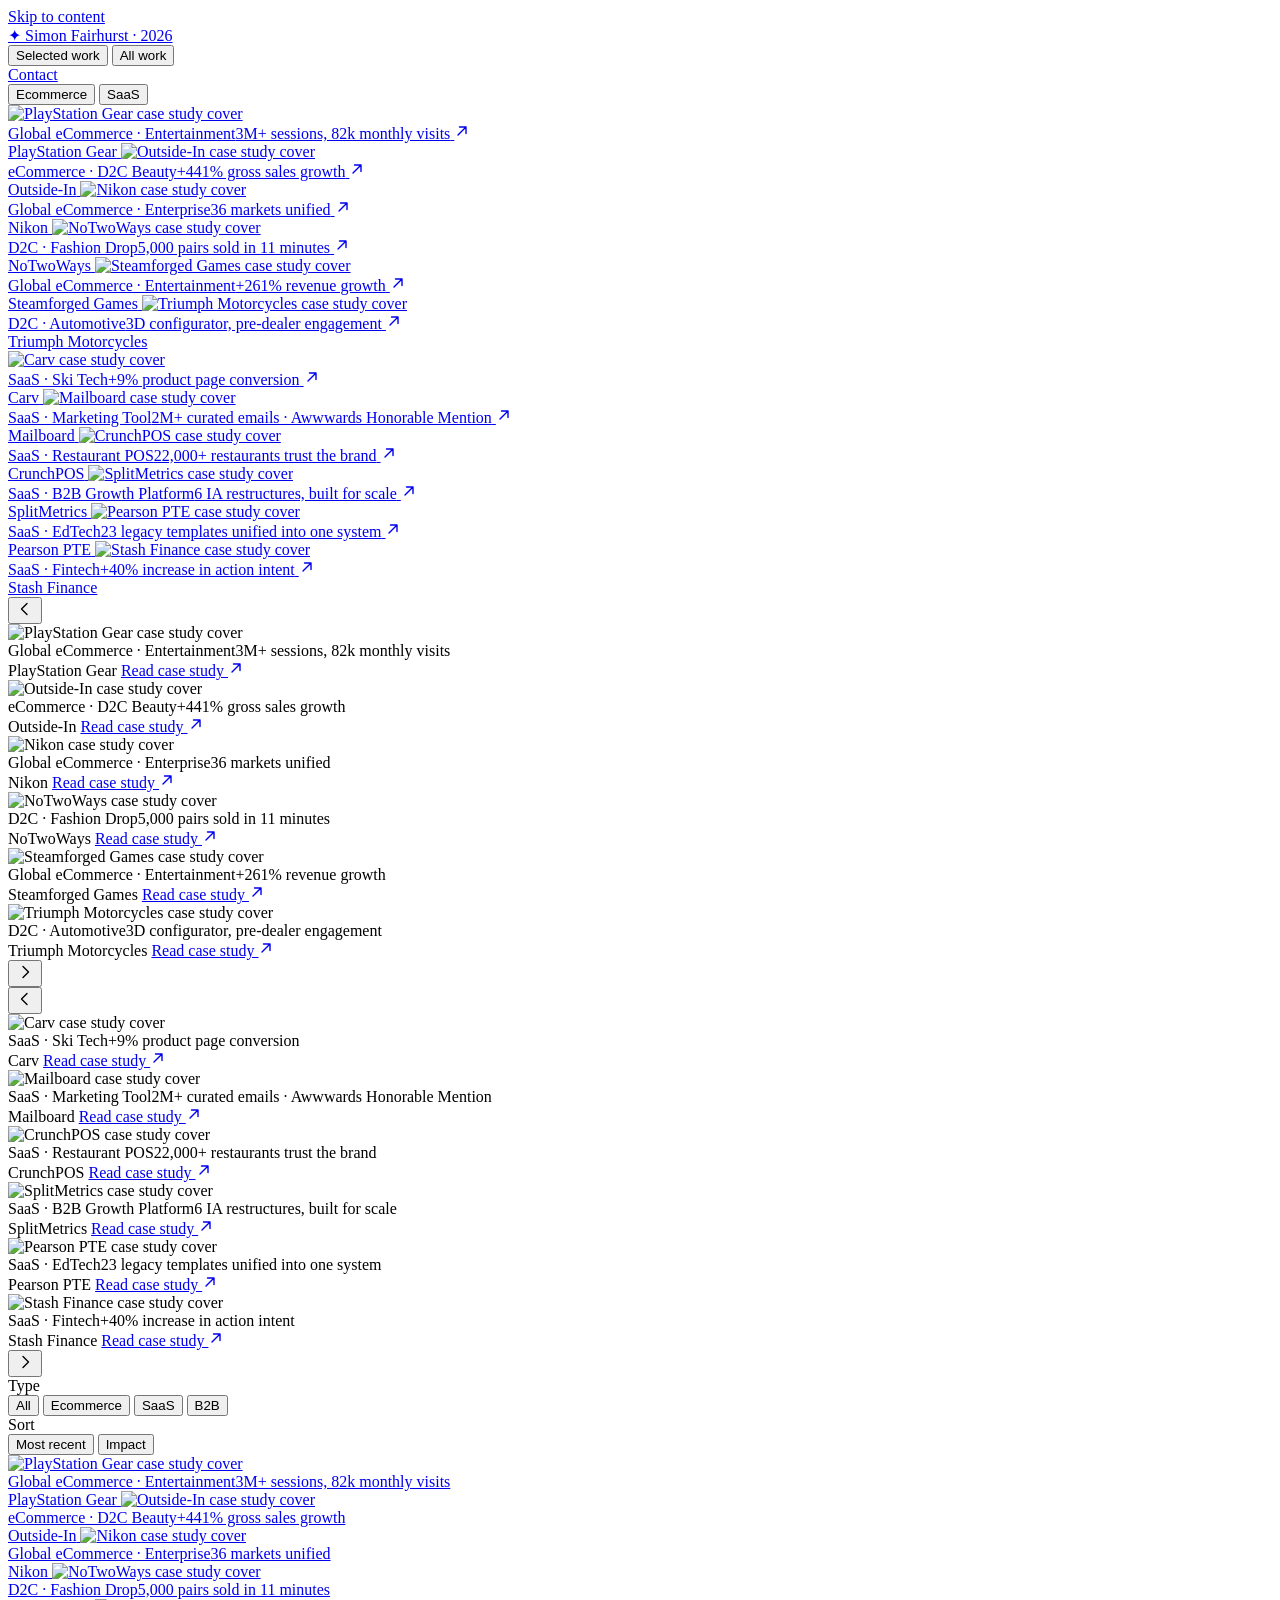
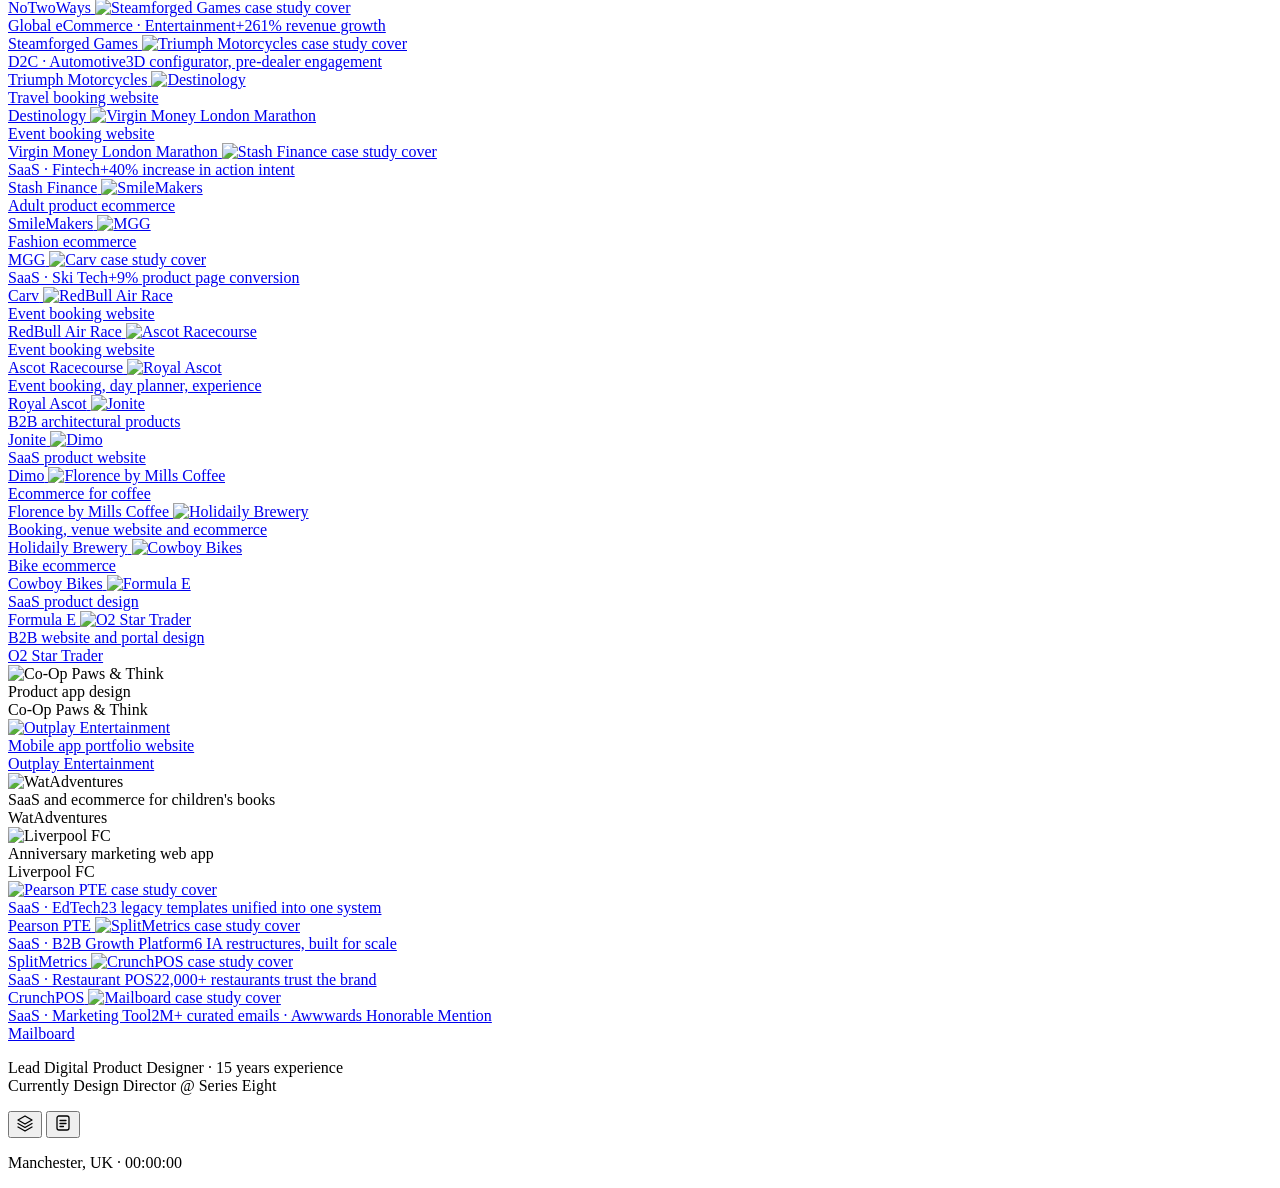
==== index.html @ 1dac3d95 "Add files via upload" ====
<!DOCTYPE html>
<html lang="en">
<head>
  <meta charset="UTF-8">
  <meta name="viewport" content="width=device-width, initial-scale=1.0">
  <title>Simon Fairhurst · Design Director</title>

  <!-- Meta & SEO -->
  <meta name="description" content="Portfolio of Simon Fairhurst — Design Director, 15 years of experience across product design, UX strategy and design systems for PlayStation, Nikon, Triumph and more.">

  <!-- Open Graph -->
  <meta property="og:title" content="Simon Fairhurst · Design Director">
  <meta property="og:description" content="Portfolio of Simon Fairhurst — Design Director, 15 years of experience across product design, UX strategy and design systems for PlayStation, Nikon, Triumph and more.">
  <meta property="og:image" content="TODO: URL to social share image (1200x630px recommended)">
  <meta property="og:url" content="TODO: live page URL">
  <meta property="og:type" content="website">

  <!-- Favicon -->
  <link rel="icon" type="image/png" href="TODO: favicon.png">

  <link rel="stylesheet" href="css/style.css">
</head>
<body>
  <a class="skip-link" href="#main">Skip to content</a>
    <header class="topbar">
    <div class="topbar__left">
      <a class="topbar__brand" href="index.html"><span class="spark">✦</span> Simon Fairhurst · 2026</a>
    </div>
    <div class="topbar__center">
      <nav class="topbar__nav" aria-label="Home sections">
        <button type="button" data-home-nav="selected" aria-current="true">Selected work</button>
        <button type="button" data-home-nav="all">All work</button>
      </nav>
    </div>
    <div class="topbar__right">
      <a class="topbar__contact" href="mailto:simon.d.fairhurst@gmail.com">Contact</a>
    </div>
  </header>

  <nav class="subnav" aria-label="Selected work category" data-view-only="selected">
    <button type="button" data-subnav="ecommerce" aria-current="true">Ecommerce</button>
    <button type="button" data-subnav="saas" aria-current="false">SaaS</button>
  </nav>
  <div class="nav-keyline" aria-hidden="true"></div>

  <main id="main">
    <section class="view" data-view="selected" data-active="true" aria-label="Selected work">
    <div class="stacked-stage" data-display="stacked" data-category-group="ecommerce">
      <div class="stacked-stack" style="--fan-half-x:325.0px; --fan-half-y:100.0px;">
      <a class="card stacked-card is-front" href="case-studies/playstation-gear.html" style="--tx:0px; --ty:0px; --z:6; ">
        <img class="card__media" src="assets/cards/playstation-gear.jpg" alt="PlayStation Gear case study cover" loading="lazy">
        <div class="card__overlay-top">
          <span class="card__tag"><span>Global eCommerce · Entertainment</span><span>3M+ sessions, 82k monthly visits</span></span>
          <span class="card__arrow"><svg width="16" height="16" viewBox="0 0 16 16" fill="none" xmlns="http://www.w3.org/2000/svg" aria-hidden="true"><path d="M4 12L12 4M12 4H5.5M12 4V10.5" stroke="currentColor" stroke-width="1.4" stroke-linecap="round" stroke-linejoin="round"/></svg></span>
        </div>
        <span class="card__name">PlayStation Gear</span>
      </a>
      <a class="card stacked-card" href="case-studies/outside-in.html" style="--tx:130px; --ty:40px; --z:5; --card-fg:#161616;">
        <img class="card__media" src="assets/cards/outside-in.jpg" alt="Outside-In case study cover" loading="lazy">
        <div class="card__overlay-top">
          <span class="card__tag"><span>eCommerce · D2C Beauty</span><span>+441% gross sales growth</span></span>
          <span class="card__arrow"><svg width="16" height="16" viewBox="0 0 16 16" fill="none" xmlns="http://www.w3.org/2000/svg" aria-hidden="true"><path d="M4 12L12 4M12 4H5.5M12 4V10.5" stroke="currentColor" stroke-width="1.4" stroke-linecap="round" stroke-linejoin="round"/></svg></span>
        </div>
        <span class="card__name">Outside-In</span>
      </a>
      <a class="card stacked-card" href="case-studies/nikon.html" style="--tx:260px; --ty:80px; --z:4; ">
        <img class="card__media" src="assets/cards/nikon.jpg" alt="Nikon case study cover" loading="lazy">
        <div class="card__overlay-top">
          <span class="card__tag"><span>Global eCommerce · Enterprise</span><span>36 markets unified</span></span>
          <span class="card__arrow"><svg width="16" height="16" viewBox="0 0 16 16" fill="none" xmlns="http://www.w3.org/2000/svg" aria-hidden="true"><path d="M4 12L12 4M12 4H5.5M12 4V10.5" stroke="currentColor" stroke-width="1.4" stroke-linecap="round" stroke-linejoin="round"/></svg></span>
        </div>
        <span class="card__name">Nikon</span>
      </a>
      <a class="card stacked-card" href="case-studies/notwoways.html" style="--tx:390px; --ty:120px; --z:3; ">
        <img class="card__media" src="assets/cards/notwoways.jpg" alt="NoTwoWays case study cover" loading="lazy">
        <div class="card__overlay-top">
          <span class="card__tag"><span>D2C · Fashion Drop</span><span>5,000 pairs sold in 11 minutes</span></span>
          <span class="card__arrow"><svg width="16" height="16" viewBox="0 0 16 16" fill="none" xmlns="http://www.w3.org/2000/svg" aria-hidden="true"><path d="M4 12L12 4M12 4H5.5M12 4V10.5" stroke="currentColor" stroke-width="1.4" stroke-linecap="round" stroke-linejoin="round"/></svg></span>
        </div>
        <span class="card__name">NoTwoWays</span>
      </a>
      <a class="card stacked-card" href="case-studies/steamforged-games.html" style="--tx:520px; --ty:160px; --z:2; ">
        <img class="card__media" src="assets/cards/steamforged-games.jpg" alt="Steamforged Games case study cover" loading="lazy">
        <div class="card__overlay-top">
          <span class="card__tag"><span>Global eCommerce · Entertainment</span><span>+261% revenue growth</span></span>
          <span class="card__arrow"><svg width="16" height="16" viewBox="0 0 16 16" fill="none" xmlns="http://www.w3.org/2000/svg" aria-hidden="true"><path d="M4 12L12 4M12 4H5.5M12 4V10.5" stroke="currentColor" stroke-width="1.4" stroke-linecap="round" stroke-linejoin="round"/></svg></span>
        </div>
        <span class="card__name">Steamforged Games</span>
      </a>
      <a class="card stacked-card" href="case-studies/triumph-motorcycles.html" style="--tx:650px; --ty:200px; --z:1; ">
        <img class="card__media" src="assets/cards/triumph-motorcycles.jpg" alt="Triumph Motorcycles case study cover" loading="lazy">
        <div class="card__overlay-top">
          <span class="card__tag"><span>D2C · Automotive</span><span>3D configurator, pre-dealer engagement</span></span>
          <span class="card__arrow"><svg width="16" height="16" viewBox="0 0 16 16" fill="none" xmlns="http://www.w3.org/2000/svg" aria-hidden="true"><path d="M4 12L12 4M12 4H5.5M12 4V10.5" stroke="currentColor" stroke-width="1.4" stroke-linecap="round" stroke-linejoin="round"/></svg></span>
        </div>
        <span class="card__name">Triumph Motorcycles</span>
      </a>
      </div>
    </div>
    <div class="stacked-stage" data-display="stacked" data-category-group="saas">
      <div class="stacked-stack" style="--fan-half-x:325.0px; --fan-half-y:100.0px;">
      <a class="card stacked-card is-front" href="case-studies/carv.html" style="--tx:0px; --ty:0px; --z:6; --card-fg:#161616;">
        <img class="card__media" src="assets/cards/carv.jpg" alt="Carv case study cover" loading="lazy">
        <div class="card__overlay-top">
          <span class="card__tag"><span>SaaS · Ski Tech</span><span>+9% product page conversion</span></span>
          <span class="card__arrow"><svg width="16" height="16" viewBox="0 0 16 16" fill="none" xmlns="http://www.w3.org/2000/svg" aria-hidden="true"><path d="M4 12L12 4M12 4H5.5M12 4V10.5" stroke="currentColor" stroke-width="1.4" stroke-linecap="round" stroke-linejoin="round"/></svg></span>
        </div>
        <span class="card__name">Carv</span>
      </a>
      <a class="card stacked-card" href="case-studies/mailboard.html" style="--tx:130px; --ty:40px; --z:5; --card-fg:#161616;">
        <img class="card__media" src="assets/cards/mailboard.jpg" alt="Mailboard case study cover" loading="lazy">
        <div class="card__overlay-top">
          <span class="card__tag"><span>SaaS · Marketing Tool</span><span>2M+ curated emails · Awwwards Honorable Mention</span></span>
          <span class="card__arrow"><svg width="16" height="16" viewBox="0 0 16 16" fill="none" xmlns="http://www.w3.org/2000/svg" aria-hidden="true"><path d="M4 12L12 4M12 4H5.5M12 4V10.5" stroke="currentColor" stroke-width="1.4" stroke-linecap="round" stroke-linejoin="round"/></svg></span>
        </div>
        <span class="card__name">Mailboard</span>
      </a>
      <a class="card stacked-card" href="case-studies/crunchpos.html" style="--tx:260px; --ty:80px; --z:4; ">
        <img class="card__media" src="assets/cards/crunchpos.jpg" alt="CrunchPOS case study cover" loading="lazy">
        <div class="card__overlay-top">
          <span class="card__tag"><span>SaaS · Restaurant POS</span><span>22,000+ restaurants trust the brand</span></span>
          <span class="card__arrow"><svg width="16" height="16" viewBox="0 0 16 16" fill="none" xmlns="http://www.w3.org/2000/svg" aria-hidden="true"><path d="M4 12L12 4M12 4H5.5M12 4V10.5" stroke="currentColor" stroke-width="1.4" stroke-linecap="round" stroke-linejoin="round"/></svg></span>
        </div>
        <span class="card__name">CrunchPOS</span>
      </a>
      <a class="card stacked-card" href="case-studies/splitmetrics.html" style="--tx:390px; --ty:120px; --z:3; ">
        <img class="card__media" src="assets/cards/splitmetrics.jpg" alt="SplitMetrics case study cover" loading="lazy">
        <div class="card__overlay-top">
          <span class="card__tag"><span>SaaS · B2B Growth Platform</span><span>6 IA restructures, built for scale</span></span>
          <span class="card__arrow"><svg width="16" height="16" viewBox="0 0 16 16" fill="none" xmlns="http://www.w3.org/2000/svg" aria-hidden="true"><path d="M4 12L12 4M12 4H5.5M12 4V10.5" stroke="currentColor" stroke-width="1.4" stroke-linecap="round" stroke-linejoin="round"/></svg></span>
        </div>
        <span class="card__name">SplitMetrics</span>
      </a>
      <a class="card stacked-card" href="case-studies/pearson-pte.html" style="--tx:520px; --ty:160px; --z:2; ">
        <img class="card__media" src="assets/cards/pearson-pte.jpg" alt="Pearson PTE case study cover" loading="lazy">
        <div class="card__overlay-top">
          <span class="card__tag"><span>SaaS · EdTech</span><span>23 legacy templates unified into one system</span></span>
          <span class="card__arrow"><svg width="16" height="16" viewBox="0 0 16 16" fill="none" xmlns="http://www.w3.org/2000/svg" aria-hidden="true"><path d="M4 12L12 4M12 4H5.5M12 4V10.5" stroke="currentColor" stroke-width="1.4" stroke-linecap="round" stroke-linejoin="round"/></svg></span>
        </div>
        <span class="card__name">Pearson PTE</span>
      </a>
      <a class="card stacked-card" href="case-studies/stash-finance.html" style="--tx:650px; --ty:200px; --z:1; ">
        <img class="card__media" src="assets/cards/stash-finance.jpg" alt="Stash Finance case study cover" loading="lazy">
        <div class="card__overlay-top">
          <span class="card__tag"><span>SaaS · Fintech</span><span>+40% increase in action intent</span></span>
          <span class="card__arrow"><svg width="16" height="16" viewBox="0 0 16 16" fill="none" xmlns="http://www.w3.org/2000/svg" aria-hidden="true"><path d="M4 12L12 4M12 4H5.5M12 4V10.5" stroke="currentColor" stroke-width="1.4" stroke-linecap="round" stroke-linejoin="round"/></svg></span>
        </div>
        <span class="card__name">Stash Finance</span>
      </a>
      </div>
    </div>
    <div class="swipe-stage" data-display="swipe" data-category-group="ecommerce">
      <button type="button" class="swipe-chevron swipe-chevron--prev" aria-label="Previous project"><svg width="18" height="18" viewBox="0 0 18 18" fill="none" xmlns="http://www.w3.org/2000/svg" aria-hidden="true"><path d="M11 3.5L5.5 9L11 14.5" stroke="currentColor" stroke-width="1.4" stroke-linecap="round" stroke-linejoin="round"/></svg></button>
      <div class="swipe-deck" data-swipe-group>
        <div class="swipe-card-wrap" style="">
          <img class="card swipe-card" src="assets/cards/playstation-gear.jpg" alt="PlayStation Gear case study cover" loading="lazy">
          <div class="card__overlay-top">
            <span class="card__tag"><span>Global eCommerce · Entertainment</span><span>3M+ sessions, 82k monthly visits</span></span>
          </div>
          <span class="card__name">PlayStation Gear</span>
          <a class="swipe-cta" href="case-studies/playstation-gear.html">Read case study <svg width="16" height="16" viewBox="0 0 16 16" fill="none" xmlns="http://www.w3.org/2000/svg" aria-hidden="true"><path d="M4 12L12 4M12 4H5.5M12 4V10.5" stroke="currentColor" stroke-width="1.4" stroke-linecap="round" stroke-linejoin="round"/></svg></a>
        </div>
        <div class="swipe-card-wrap" style="--card-fg:#161616;">
          <img class="card swipe-card" src="assets/cards/outside-in.jpg" alt="Outside-In case study cover" loading="lazy">
          <div class="card__overlay-top">
            <span class="card__tag"><span>eCommerce · D2C Beauty</span><span>+441% gross sales growth</span></span>
          </div>
          <span class="card__name">Outside-In</span>
          <a class="swipe-cta" href="case-studies/outside-in.html">Read case study <svg width="16" height="16" viewBox="0 0 16 16" fill="none" xmlns="http://www.w3.org/2000/svg" aria-hidden="true"><path d="M4 12L12 4M12 4H5.5M12 4V10.5" stroke="currentColor" stroke-width="1.4" stroke-linecap="round" stroke-linejoin="round"/></svg></a>
        </div>
        <div class="swipe-card-wrap" style="">
          <img class="card swipe-card" src="assets/cards/nikon.jpg" alt="Nikon case study cover" loading="lazy">
          <div class="card__overlay-top">
            <span class="card__tag"><span>Global eCommerce · Enterprise</span><span>36 markets unified</span></span>
          </div>
          <span class="card__name">Nikon</span>
          <a class="swipe-cta" href="case-studies/nikon.html">Read case study <svg width="16" height="16" viewBox="0 0 16 16" fill="none" xmlns="http://www.w3.org/2000/svg" aria-hidden="true"><path d="M4 12L12 4M12 4H5.5M12 4V10.5" stroke="currentColor" stroke-width="1.4" stroke-linecap="round" stroke-linejoin="round"/></svg></a>
        </div>
        <div class="swipe-card-wrap" style="">
          <img class="card swipe-card" src="assets/cards/notwoways.jpg" alt="NoTwoWays case study cover" loading="lazy">
          <div class="card__overlay-top">
            <span class="card__tag"><span>D2C · Fashion Drop</span><span>5,000 pairs sold in 11 minutes</span></span>
          </div>
          <span class="card__name">NoTwoWays</span>
          <a class="swipe-cta" href="case-studies/notwoways.html">Read case study <svg width="16" height="16" viewBox="0 0 16 16" fill="none" xmlns="http://www.w3.org/2000/svg" aria-hidden="true"><path d="M4 12L12 4M12 4H5.5M12 4V10.5" stroke="currentColor" stroke-width="1.4" stroke-linecap="round" stroke-linejoin="round"/></svg></a>
        </div>
        <div class="swipe-card-wrap" style="">
          <img class="card swipe-card" src="assets/cards/steamforged-games.jpg" alt="Steamforged Games case study cover" loading="lazy">
          <div class="card__overlay-top">
            <span class="card__tag"><span>Global eCommerce · Entertainment</span><span>+261% revenue growth</span></span>
          </div>
          <span class="card__name">Steamforged Games</span>
          <a class="swipe-cta" href="case-studies/steamforged-games.html">Read case study <svg width="16" height="16" viewBox="0 0 16 16" fill="none" xmlns="http://www.w3.org/2000/svg" aria-hidden="true"><path d="M4 12L12 4M12 4H5.5M12 4V10.5" stroke="currentColor" stroke-width="1.4" stroke-linecap="round" stroke-linejoin="round"/></svg></a>
        </div>
        <div class="swipe-card-wrap" style="">
          <img class="card swipe-card" src="assets/cards/triumph-motorcycles.jpg" alt="Triumph Motorcycles case study cover" loading="lazy">
          <div class="card__overlay-top">
            <span class="card__tag"><span>D2C · Automotive</span><span>3D configurator, pre-dealer engagement</span></span>
          </div>
          <span class="card__name">Triumph Motorcycles</span>
          <a class="swipe-cta" href="case-studies/triumph-motorcycles.html">Read case study <svg width="16" height="16" viewBox="0 0 16 16" fill="none" xmlns="http://www.w3.org/2000/svg" aria-hidden="true"><path d="M4 12L12 4M12 4H5.5M12 4V10.5" stroke="currentColor" stroke-width="1.4" stroke-linecap="round" stroke-linejoin="round"/></svg></a>
        </div>
      </div>
      <button type="button" class="swipe-chevron swipe-chevron--next" aria-label="Next project"><svg width="18" height="18" viewBox="0 0 18 18" fill="none" xmlns="http://www.w3.org/2000/svg" aria-hidden="true"><path d="M7 3.5L12.5 9L7 14.5" stroke="currentColor" stroke-width="1.4" stroke-linecap="round" stroke-linejoin="round"/></svg></button>
    </div>
    <div class="swipe-stage" data-display="swipe" data-category-group="saas">
      <button type="button" class="swipe-chevron swipe-chevron--prev" aria-label="Previous project"><svg width="18" height="18" viewBox="0 0 18 18" fill="none" xmlns="http://www.w3.org/2000/svg" aria-hidden="true"><path d="M11 3.5L5.5 9L11 14.5" stroke="currentColor" stroke-width="1.4" stroke-linecap="round" stroke-linejoin="round"/></svg></button>
      <div class="swipe-deck" data-swipe-group>
        <div class="swipe-card-wrap" style="--card-fg:#161616;">
          <img class="card swipe-card" src="assets/cards/carv.jpg" alt="Carv case study cover" loading="lazy">
          <div class="card__overlay-top">
            <span class="card__tag"><span>SaaS · Ski Tech</span><span>+9% product page conversion</span></span>
          </div>
          <span class="card__name">Carv</span>
          <a class="swipe-cta" href="case-studies/carv.html">Read case study <svg width="16" height="16" viewBox="0 0 16 16" fill="none" xmlns="http://www.w3.org/2000/svg" aria-hidden="true"><path d="M4 12L12 4M12 4H5.5M12 4V10.5" stroke="currentColor" stroke-width="1.4" stroke-linecap="round" stroke-linejoin="round"/></svg></a>
        </div>
        <div class="swipe-card-wrap" style="--card-fg:#161616;">
          <img class="card swipe-card" src="assets/cards/mailboard.jpg" alt="Mailboard case study cover" loading="lazy">
          <div class="card__overlay-top">
            <span class="card__tag"><span>SaaS · Marketing Tool</span><span>2M+ curated emails · Awwwards Honorable Mention</span></span>
          </div>
          <span class="card__name">Mailboard</span>
          <a class="swipe-cta" href="case-studies/mailboard.html">Read case study <svg width="16" height="16" viewBox="0 0 16 16" fill="none" xmlns="http://www.w3.org/2000/svg" aria-hidden="true"><path d="M4 12L12 4M12 4H5.5M12 4V10.5" stroke="currentColor" stroke-width="1.4" stroke-linecap="round" stroke-linejoin="round"/></svg></a>
        </div>
        <div class="swipe-card-wrap" style="">
          <img class="card swipe-card" src="assets/cards/crunchpos.jpg" alt="CrunchPOS case study cover" loading="lazy">
          <div class="card__overlay-top">
            <span class="card__tag"><span>SaaS · Restaurant POS</span><span>22,000+ restaurants trust the brand</span></span>
          </div>
          <span class="card__name">CrunchPOS</span>
          <a class="swipe-cta" href="case-studies/crunchpos.html">Read case study <svg width="16" height="16" viewBox="0 0 16 16" fill="none" xmlns="http://www.w3.org/2000/svg" aria-hidden="true"><path d="M4 12L12 4M12 4H5.5M12 4V10.5" stroke="currentColor" stroke-width="1.4" stroke-linecap="round" stroke-linejoin="round"/></svg></a>
        </div>
        <div class="swipe-card-wrap" style="">
          <img class="card swipe-card" src="assets/cards/splitmetrics.jpg" alt="SplitMetrics case study cover" loading="lazy">
          <div class="card__overlay-top">
            <span class="card__tag"><span>SaaS · B2B Growth Platform</span><span>6 IA restructures, built for scale</span></span>
          </div>
          <span class="card__name">SplitMetrics</span>
          <a class="swipe-cta" href="case-studies/splitmetrics.html">Read case study <svg width="16" height="16" viewBox="0 0 16 16" fill="none" xmlns="http://www.w3.org/2000/svg" aria-hidden="true"><path d="M4 12L12 4M12 4H5.5M12 4V10.5" stroke="currentColor" stroke-width="1.4" stroke-linecap="round" stroke-linejoin="round"/></svg></a>
        </div>
        <div class="swipe-card-wrap" style="">
          <img class="card swipe-card" src="assets/cards/pearson-pte.jpg" alt="Pearson PTE case study cover" loading="lazy">
          <div class="card__overlay-top">
            <span class="card__tag"><span>SaaS · EdTech</span><span>23 legacy templates unified into one system</span></span>
          </div>
          <span class="card__name">Pearson PTE</span>
          <a class="swipe-cta" href="case-studies/pearson-pte.html">Read case study <svg width="16" height="16" viewBox="0 0 16 16" fill="none" xmlns="http://www.w3.org/2000/svg" aria-hidden="true"><path d="M4 12L12 4M12 4H5.5M12 4V10.5" stroke="currentColor" stroke-width="1.4" stroke-linecap="round" stroke-linejoin="round"/></svg></a>
        </div>
        <div class="swipe-card-wrap" style="">
          <img class="card swipe-card" src="assets/cards/stash-finance.jpg" alt="Stash Finance case study cover" loading="lazy">
          <div class="card__overlay-top">
            <span class="card__tag"><span>SaaS · Fintech</span><span>+40% increase in action intent</span></span>
          </div>
          <span class="card__name">Stash Finance</span>
          <a class="swipe-cta" href="case-studies/stash-finance.html">Read case study <svg width="16" height="16" viewBox="0 0 16 16" fill="none" xmlns="http://www.w3.org/2000/svg" aria-hidden="true"><path d="M4 12L12 4M12 4H5.5M12 4V10.5" stroke="currentColor" stroke-width="1.4" stroke-linecap="round" stroke-linejoin="round"/></svg></a>
        </div>
      </div>
      <button type="button" class="swipe-chevron swipe-chevron--next" aria-label="Next project"><svg width="18" height="18" viewBox="0 0 18 18" fill="none" xmlns="http://www.w3.org/2000/svg" aria-hidden="true"><path d="M7 3.5L12.5 9L7 14.5" stroke="currentColor" stroke-width="1.4" stroke-linecap="round" stroke-linejoin="round"/></svg></button>
    </div>
    </section>

    <section class="view" data-view="all" data-active="false" aria-label="All work">
      <div class="allwork">
        <div class="allwork__controls">
          <div class="filterrow">
            <span class="filterrow__label">Type</span>
            <div class="filterrow__options" role="group" aria-label="Filter by type">
              <button type="button" data-filter="all" aria-pressed="true">All</button>
              <button type="button" data-filter="ecommerce" aria-pressed="false">Ecommerce</button>
              <button type="button" data-filter="saas" aria-pressed="false">SaaS</button>
              <button type="button" data-filter="b2b" aria-pressed="false">B2B</button>
            </div>
          </div>
          <div class="filterrow">
            <span class="filterrow__label">Sort</span>
            <div class="filterrow__options" role="group" aria-label="Sort order">
              <button type="button" data-sort="recent" aria-pressed="true">Most recent</button>
              <button type="button" data-sort="impact" aria-pressed="false">Impact</button>
            </div>
          </div>
        </div>
        <div class="allwork__grid">
    <a class="card gridcard" href="case-studies/playstation-gear.html" data-project-type="ecommerce" style="">
      <img class="card__media" src="assets/cards/playstation-gear.jpg" alt="PlayStation Gear case study cover" loading="lazy">
      <div class="card__overlay-top">
        <span class="card__tag"><span>Global eCommerce · Entertainment</span><span>3M+ sessions, 82k monthly visits</span></span>
      </div>
      <span class="card__name">PlayStation Gear</span>
    </a>
    <a class="card gridcard" href="case-studies/outside-in.html" data-project-type="ecommerce" style="--card-fg:#161616;">
      <img class="card__media" src="assets/cards/outside-in.jpg" alt="Outside-In case study cover" loading="lazy">
      <div class="card__overlay-top">
        <span class="card__tag"><span>eCommerce · D2C Beauty</span><span>+441% gross sales growth</span></span>
      </div>
      <span class="card__name">Outside-In</span>
    </a>
    <a class="card gridcard" href="case-studies/nikon.html" data-project-type="ecommerce" style="">
      <img class="card__media" src="assets/cards/nikon.jpg" alt="Nikon case study cover" loading="lazy">
      <div class="card__overlay-top">
        <span class="card__tag"><span>Global eCommerce · Enterprise</span><span>36 markets unified</span></span>
      </div>
      <span class="card__name">Nikon</span>
    </a>
    <a class="card gridcard" href="case-studies/notwoways.html" data-project-type="ecommerce" style="">
      <img class="card__media" src="assets/cards/notwoways.jpg" alt="NoTwoWays case study cover" loading="lazy">
      <div class="card__overlay-top">
        <span class="card__tag"><span>D2C · Fashion Drop</span><span>5,000 pairs sold in 11 minutes</span></span>
      </div>
      <span class="card__name">NoTwoWays</span>
    </a>
    <a class="card gridcard" href="case-studies/steamforged-games.html" data-project-type="ecommerce" style="">
      <img class="card__media" src="assets/cards/steamforged-games.jpg" alt="Steamforged Games case study cover" loading="lazy">
      <div class="card__overlay-top">
        <span class="card__tag"><span>Global eCommerce · Entertainment</span><span>+261% revenue growth</span></span>
      </div>
      <span class="card__name">Steamforged Games</span>
    </a>
    <a class="card gridcard" href="case-studies/triumph-motorcycles.html" data-project-type="ecommerce" style="">
      <img class="card__media" src="assets/cards/triumph-motorcycles.jpg" alt="Triumph Motorcycles case study cover" loading="lazy">
      <div class="card__overlay-top">
        <span class="card__tag"><span>D2C · Automotive</span><span>3D configurator, pre-dealer engagement</span></span>
      </div>
      <span class="card__name">Triumph Motorcycles</span>
    </a>
    <a class="card gridcard gridcard--placeholder" href="https://www.destinology.co.uk/" target="_blank" rel="noopener" data-project-type="ecommerce" title="Case study coming soon — links to the live site for now">
      <img class="card__media" src="assets/cards/destinology-travel.jpg" alt="Destinology" loading="lazy">
      <div class="card__overlay-top">
        <span class="card__tag"><span>Travel booking website</span></span>
      </div>
      <span class="card__name">Destinology</span>
    </a>
    <a class="card gridcard gridcard--placeholder" href="https://www.londonmarathonevents.co.uk/" target="_blank" rel="noopener" data-project-type="ecommerce" title="Case study coming soon — links to the live site for now">
      <img class="card__media" src="assets/cards/virgin-money-marathon.jpg" alt="Virgin Money London Marathon" loading="lazy">
      <div class="card__overlay-top">
        <span class="card__tag"><span>Event booking website</span></span>
      </div>
      <span class="card__name">Virgin Money London Marathon</span>
    </a>
    <a class="card gridcard" href="case-studies/stash-finance.html" data-project-type="saas" style="">
      <img class="card__media" src="assets/cards/stash-finance.jpg" alt="Stash Finance case study cover" loading="lazy">
      <div class="card__overlay-top">
        <span class="card__tag"><span>SaaS · Fintech</span><span>+40% increase in action intent</span></span>
      </div>
      <span class="card__name">Stash Finance</span>
    </a>
    <a class="card gridcard gridcard--placeholder" href="https://smilemakerscollection.com/" target="_blank" rel="noopener" data-project-type="ecommerce" title="Case study coming soon — links to the live site for now">
      <img class="card__media" src="assets/cards/smilemakers.jpg" alt="SmileMakers" loading="lazy">
      <div class="card__overlay-top">
        <span class="card__tag"><span>Adult product ecommerce</span></span>
      </div>
      <span class="card__name">SmileMakers</span>
    </a>
    <a class="card gridcard gridcard--placeholder" href="https://mgg.ski/" target="_blank" rel="noopener" data-project-type="ecommerce" title="Case study coming soon — links to the live site for now">
      <img class="card__media" src="assets/cards/mgg.jpg" alt="MGG" loading="lazy">
      <div class="card__overlay-top">
        <span class="card__tag"><span>Fashion ecommerce</span></span>
      </div>
      <span class="card__name">MGG</span>
    </a>
    <a class="card gridcard" href="case-studies/carv.html" data-project-type="saas" style="--card-fg:#161616;">
      <img class="card__media" src="assets/cards/carv.jpg" alt="Carv case study cover" loading="lazy">
      <div class="card__overlay-top">
        <span class="card__tag"><span>SaaS · Ski Tech</span><span>+9% product page conversion</span></span>
      </div>
      <span class="card__name">Carv</span>
    </a>
    <a class="card gridcard gridcard--placeholder" href="https://www.redbull.com/gb-en/tags/air-racing" target="_blank" rel="noopener" data-project-type="ecommerce" title="Case study coming soon — links to the live site for now">
      <img class="card__media" src="assets/cards/redbull-air-race.jpg" alt="RedBull Air Race" loading="lazy">
      <div class="card__overlay-top">
        <span class="card__tag"><span>Event booking website</span></span>
      </div>
      <span class="card__name">RedBull Air Race</span>
    </a>
    <a class="card gridcard gridcard--placeholder" href="https://www.ascot.com/" target="_blank" rel="noopener" data-project-type="ecommerce" title="Case study coming soon — links to the live site for now">
      <img class="card__media" src="assets/cards/ascot-racecourse.jpg" alt="Ascot Racecourse" loading="lazy">
      <div class="card__overlay-top">
        <span class="card__tag"><span>Event booking website</span></span>
      </div>
      <span class="card__name">Ascot Racecourse</span>
    </a>
    <a class="card gridcard gridcard--placeholder" href="https://www.ascot.com/royal-ascot" target="_blank" rel="noopener" data-project-type="ecommerce" title="Case study coming soon — links to the live site for now">
      <img class="card__media" src="assets/cards/royal-ascot.jpg" alt="Royal Ascot" loading="lazy">
      <div class="card__overlay-top">
        <span class="card__tag"><span>Event booking, day planner, experience</span></span>
      </div>
      <span class="card__name">Royal Ascot</span>
    </a>
    <a class="card gridcard gridcard--placeholder" href="https://www.jonite.com/" target="_blank" rel="noopener" data-project-type="b2b" title="Case study coming soon — links to the live site for now">
      <img class="card__media" src="assets/cards/jonite.jpg" alt="Jonite" loading="lazy">
      <div class="card__overlay-top">
        <span class="card__tag"><span>B2B architectural products</span></span>
      </div>
      <span class="card__name">Jonite</span>
    </a>
    <a class="card gridcard gridcard--placeholder" href="https://drivedimo.com/" target="_blank" rel="noopener" data-project-type="saas" title="Case study coming soon — links to the live site for now">
      <img class="card__media" src="assets/cards/dimo.jpg" alt="Dimo" loading="lazy">
      <div class="card__overlay-top">
        <span class="card__tag"><span>SaaS product website</span></span>
      </div>
      <span class="card__name">Dimo</span>
    </a>
    <a class="card gridcard gridcard--placeholder" href="https://www.florencebymills.com/" target="_blank" rel="noopener" data-project-type="ecommerce" title="Case study coming soon — links to the live site for now">
      <img class="card__media" src="assets/cards/florence-by-mills.jpg" alt="Florence by Mills Coffee" loading="lazy">
      <div class="card__overlay-top">
        <span class="card__tag"><span>Ecommerce for coffee</span></span>
      </div>
      <span class="card__name">Florence by Mills Coffee</span>
    </a>
    <a class="card gridcard gridcard--placeholder" href="https://holidailybrewing.com/" target="_blank" rel="noopener" data-project-type="ecommerce" title="Case study coming soon — links to the live site for now">
      <img class="card__media" src="assets/cards/holidaily-brewery.jpg" alt="Holidaily Brewery" loading="lazy">
      <div class="card__overlay-top">
        <span class="card__tag"><span>Booking, venue website and ecommerce</span></span>
      </div>
      <span class="card__name">Holidaily Brewery</span>
    </a>
    <a class="card gridcard gridcard--placeholder" href="https://cowboy.com/" target="_blank" rel="noopener" data-project-type="ecommerce" title="Case study coming soon — links to the live site for now">
      <img class="card__media" src="assets/cards/cowboy-bikes.jpg" alt="Cowboy Bikes" loading="lazy">
      <div class="card__overlay-top">
        <span class="card__tag"><span>Bike ecommerce</span></span>
      </div>
      <span class="card__name">Cowboy Bikes</span>
    </a>
    <a class="card gridcard gridcard--placeholder" href="https://fiaformulae.com/en" target="_blank" rel="noopener" data-project-type="saas" title="Case study coming soon — links to the live site for now">
      <img class="card__media" src="assets/cards/formula-e.jpg" alt="Formula E" loading="lazy">
      <div class="card__overlay-top">
        <span class="card__tag"><span>SaaS product design</span></span>
      </div>
      <span class="card__name">Formula E</span>
    </a>
    <a class="card gridcard gridcard--placeholder" href="https://www.o2.co.uk/" target="_blank" rel="noopener" data-project-type="b2b" title="Case study coming soon — links to the live site for now">
      <img class="card__media" src="assets/cards/o2-star-trader.jpg" alt="O2 Star Trader" loading="lazy">
      <div class="card__overlay-top">
        <span class="card__tag"><span>B2B website and portal design</span></span>
      </div>
      <span class="card__name">O2 Star Trader</span>
    </a>
    <div class="card gridcard gridcard--placeholder" data-project-type="ecommerce" title="Case study coming soon">
      <img class="card__media" src="assets/cards/co-op-paws-think.jpg" alt="Co-Op Paws & Think" loading="lazy">
      <div class="card__overlay-top">
        <span class="card__tag"><span>Product app design</span></span>
      </div>
      <span class="card__name">Co-Op Paws & Think</span>
    </div>
    <a class="card gridcard gridcard--placeholder" href="https://www.outplay.com/" target="_blank" rel="noopener" data-project-type="saas" title="Case study coming soon — links to the live site for now">
      <img class="card__media" src="assets/cards/outplay-entertainment.jpg" alt="Outplay Entertainment" loading="lazy">
      <div class="card__overlay-top">
        <span class="card__tag"><span>Mobile app portfolio website</span></span>
      </div>
      <span class="card__name">Outplay Entertainment</span>
    </a>
    <div class="card gridcard gridcard--placeholder" data-project-type="ecommerce" title="Case study coming soon">
      <img class="card__media" src="assets/cards/watadventures.jpg" alt="WatAdventures" loading="lazy">
      <div class="card__overlay-top">
        <span class="card__tag"><span>SaaS and ecommerce for children's books</span></span>
      </div>
      <span class="card__name">WatAdventures</span>
    </div>
    <div class="card gridcard gridcard--placeholder" data-project-type="ecommerce" title="Case study coming soon">
      <img class="card__media" src="assets/cards/liverpool-fc.jpg" alt="Liverpool FC" loading="lazy">
      <div class="card__overlay-top">
        <span class="card__tag"><span>Anniversary marketing web app</span></span>
      </div>
      <span class="card__name">Liverpool FC</span>
    </div>
    <a class="card gridcard" href="case-studies/pearson-pte.html" data-project-type="saas" style="">
      <img class="card__media" src="assets/cards/pearson-pte.jpg" alt="Pearson PTE case study cover" loading="lazy">
      <div class="card__overlay-top">
        <span class="card__tag"><span>SaaS · EdTech</span><span>23 legacy templates unified into one system</span></span>
      </div>
      <span class="card__name">Pearson PTE</span>
    </a>
    <a class="card gridcard" href="case-studies/splitmetrics.html" data-project-type="saas" style="">
      <img class="card__media" src="assets/cards/splitmetrics.jpg" alt="SplitMetrics case study cover" loading="lazy">
      <div class="card__overlay-top">
        <span class="card__tag"><span>SaaS · B2B Growth Platform</span><span>6 IA restructures, built for scale</span></span>
      </div>
      <span class="card__name">SplitMetrics</span>
    </a>
    <a class="card gridcard" href="case-studies/crunchpos.html" data-project-type="saas" style="">
      <img class="card__media" src="assets/cards/crunchpos.jpg" alt="CrunchPOS case study cover" loading="lazy">
      <div class="card__overlay-top">
        <span class="card__tag"><span>SaaS · Restaurant POS</span><span>22,000+ restaurants trust the brand</span></span>
      </div>
      <span class="card__name">CrunchPOS</span>
    </a>
    <a class="card gridcard" href="case-studies/mailboard.html" data-project-type="saas" style="--card-fg:#161616;">
      <img class="card__media" src="assets/cards/mailboard.jpg" alt="Mailboard case study cover" loading="lazy">
      <div class="card__overlay-top">
        <span class="card__tag"><span>SaaS · Marketing Tool</span><span>2M+ curated emails · Awwwards Honorable Mention</span></span>
      </div>
      <span class="card__name">Mailboard</span>
    </a>
        </div>
        <p class="allwork__empty" style="display:none;">No projects in this category yet.</p>
      </div>
    </section>
  </main>

    <footer class="bottombar">
    <div class="bottombar__left">
      <p class="bottombar__meta">Lead Digital Product Designer · 15 years experience<br>Currently Design Director @ Series Eight</p>
    </div>
    <div class="bottombar__center">
      <div class="bottombar__toggle" role="group" aria-label="Display mode">
        <button type="button" data-display-toggle="stacked" aria-pressed="true" aria-label="Stacked view"><svg width="18" height="18" viewBox="0 0 18 18" fill="none" xmlns="http://www.w3.org/2000/svg" aria-hidden="true"><path d="M9 2L16 6L9 10L2 6L9 2Z" stroke="currentColor" stroke-width="1.3" stroke-linejoin="round"/><path d="M2 9.5L9 13.5L16 9.5" stroke="currentColor" stroke-width="1.3" stroke-linecap="round" stroke-linejoin="round"/><path d="M2 13L9 17L16 13" stroke="currentColor" stroke-width="1.3" stroke-linecap="round" stroke-linejoin="round"/></svg></button>
        <button type="button" data-display-toggle="swipe" aria-pressed="false" aria-label="Swipe view"><svg width="18" height="18" viewBox="0 0 18 18" fill="none" xmlns="http://www.w3.org/2000/svg" aria-hidden="true"><rect x="3" y="2" width="12" height="14" rx="2" stroke="currentColor" stroke-width="1.3"/><path d="M6 6.5H12M6 9.5H12M6 12.5H9.5" stroke="currentColor" stroke-width="1.3" stroke-linecap="round"/></svg></button>
      </div>
    </div>
    <div class="bottombar__right">
      <p class="bottombar__clock" data-clock>Manchester, UK · 00:00:00</p>
    </div>
  </footer>

  <script src="js/main.js"></script>
</body>
</html>
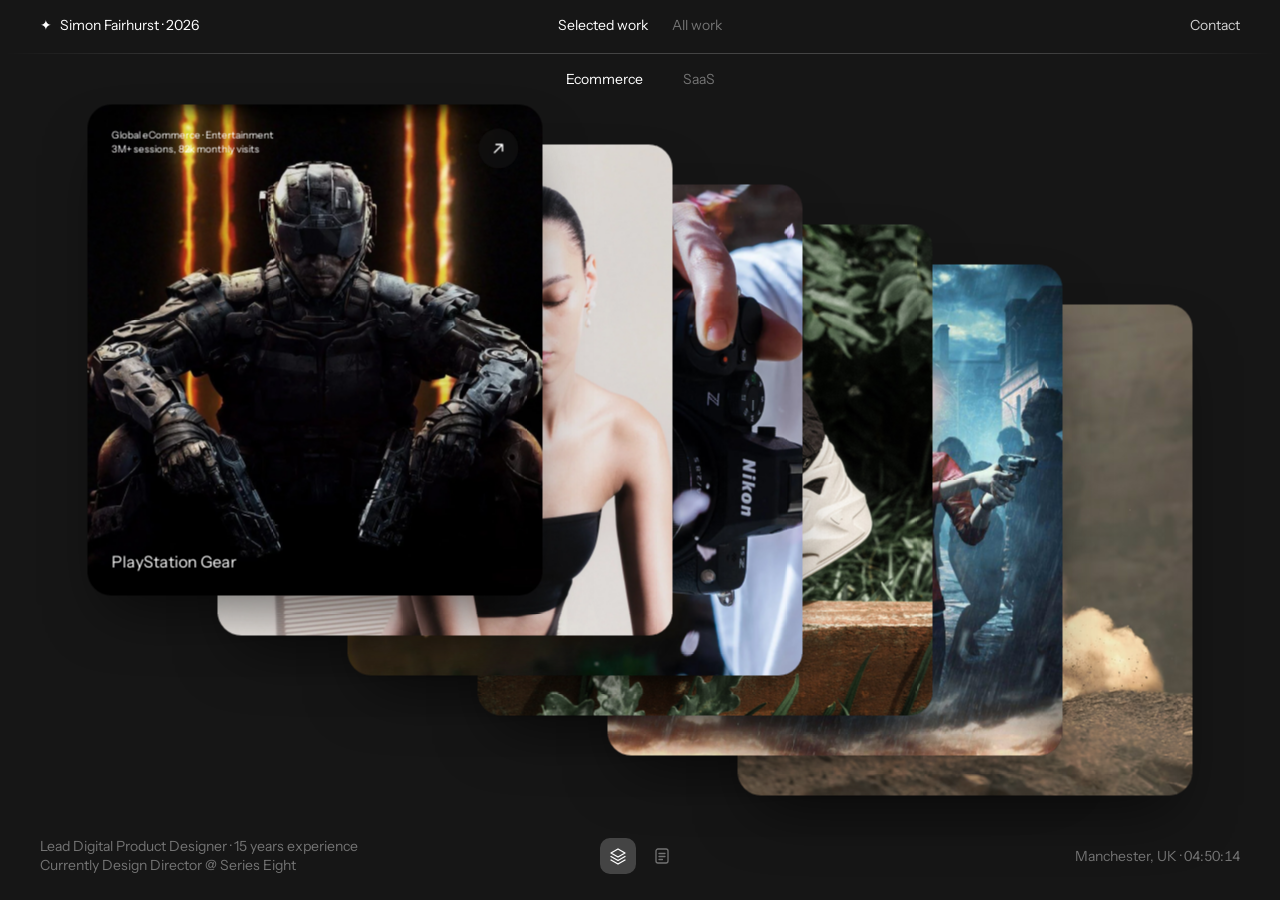
==== commit 3cdc7877: "web updates" ====
--- a/index.html
+++ b/index.html
@@ -7,16 +7,20 @@
 
   <!-- Meta & SEO -->
   <meta name="description" content="Portfolio of Simon Fairhurst — Design Director, 15 years of experience across product design, UX strategy and design systems for PlayStation, Nikon, Triumph and more.">
+  <meta name="robots" content="noindex, nofollow">
 
   <!-- Open Graph -->
   <meta property="og:title" content="Simon Fairhurst · Design Director">
   <meta property="og:description" content="Portfolio of Simon Fairhurst — Design Director, 15 years of experience across product design, UX strategy and design systems for PlayStation, Nikon, Triumph and more.">
-  <meta property="og:image" content="TODO: URL to social share image (1200x630px recommended)">
-  <meta property="og:url" content="TODO: live page URL">
+  <meta property="og:image" content="assets/og-image.png">
+  <meta property="og:url" content="TODO: live page URL, once this is deployed">
   <meta property="og:type" content="website">
+  <meta name="twitter:card" content="summary_large_image">
 
   <!-- Favicon -->
-  <link rel="icon" type="image/png" href="TODO: favicon.png">
+  <link rel="icon" type="image/png" href="assets/favicon-512.png">
+  <link rel="icon" type="image/x-icon" href="assets/favicon.ico">
+  <link rel="apple-touch-icon" href="assets/apple-touch-icon.png">
 
   <link rel="stylesheet" href="css/style.css">
 </head>
@@ -24,7 +28,7 @@
   <a class="skip-link" href="#main">Skip to content</a>
     <header class="topbar">
     <div class="topbar__left">
-      <a class="topbar__brand" href="index.html"><span class="spark">✦</span> Simon Fairhurst · 2026</a>
+      <a class="topbar__brand" href="index.html"><span class="spark">✦</span><span class="topbar__brand-full">Simon Fairhurst · 2026</span><span class="topbar__brand-short">Simon F</span></a>
     </div>
     <div class="topbar__center">
       <nav class="topbar__nav" aria-label="Home sections">
@@ -47,7 +51,7 @@
     <section class="view" data-view="selected" data-active="true" aria-label="Selected work">
     <div class="stacked-stage" data-display="stacked" data-category-group="ecommerce">
       <div class="stacked-stack" style="--fan-half-x:325.0px; --fan-half-y:100.0px;">
-      <a class="card stacked-card is-front" href="case-studies/playstation-gear.html" style="--tx:0px; --ty:0px; --z:6; ">
+      <a class="card stacked-card is-front" href="case-studies/playstation-gear.html" style="--tx:0px; --ty:0px; --z:6; --index:0; ">
         <img class="card__media" src="assets/cards/playstation-gear.jpg" alt="PlayStation Gear case study cover" loading="lazy">
         <div class="card__overlay-top">
           <span class="card__tag"><span>Global eCommerce · Entertainment</span><span>3M+ sessions, 82k monthly visits</span></span>
@@ -55,7 +59,7 @@
         </div>
         <span class="card__name">PlayStation Gear</span>
       </a>
-      <a class="card stacked-card" href="case-studies/outside-in.html" style="--tx:130px; --ty:40px; --z:5; --card-fg:#161616;">
+      <a class="card stacked-card" href="case-studies/outside-in.html" style="--tx:130px; --ty:40px; --z:5; --index:1; --card-fg:#161616;">
         <img class="card__media" src="assets/cards/outside-in.jpg" alt="Outside-In case study cover" loading="lazy">
         <div class="card__overlay-top">
           <span class="card__tag"><span>eCommerce · D2C Beauty</span><span>+441% gross sales growth</span></span>
@@ -63,7 +67,7 @@
         </div>
         <span class="card__name">Outside-In</span>
       </a>
-      <a class="card stacked-card" href="case-studies/nikon.html" style="--tx:260px; --ty:80px; --z:4; ">
+      <a class="card stacked-card" href="case-studies/nikon.html" style="--tx:260px; --ty:80px; --z:4; --index:2; ">
         <img class="card__media" src="assets/cards/nikon.jpg" alt="Nikon case study cover" loading="lazy">
         <div class="card__overlay-top">
           <span class="card__tag"><span>Global eCommerce · Enterprise</span><span>36 markets unified</span></span>
@@ -71,7 +75,7 @@
         </div>
         <span class="card__name">Nikon</span>
       </a>
-      <a class="card stacked-card" href="case-studies/notwoways.html" style="--tx:390px; --ty:120px; --z:3; ">
+      <a class="card stacked-card" href="case-studies/notwoways.html" style="--tx:390px; --ty:120px; --z:3; --index:3; ">
         <img class="card__media" src="assets/cards/notwoways.jpg" alt="NoTwoWays case study cover" loading="lazy">
         <div class="card__overlay-top">
           <span class="card__tag"><span>D2C · Fashion Drop</span><span>5,000 pairs sold in 11 minutes</span></span>
@@ -79,7 +83,7 @@
         </div>
         <span class="card__name">NoTwoWays</span>
       </a>
-      <a class="card stacked-card" href="case-studies/steamforged-games.html" style="--tx:520px; --ty:160px; --z:2; ">
+      <a class="card stacked-card" href="case-studies/steamforged-games.html" style="--tx:520px; --ty:160px; --z:2; --index:4; ">
         <img class="card__media" src="assets/cards/steamforged-games.jpg" alt="Steamforged Games case study cover" loading="lazy">
         <div class="card__overlay-top">
           <span class="card__tag"><span>Global eCommerce · Entertainment</span><span>+261% revenue growth</span></span>
@@ -87,7 +91,7 @@
         </div>
         <span class="card__name">Steamforged Games</span>
       </a>
-      <a class="card stacked-card" href="case-studies/triumph-motorcycles.html" style="--tx:650px; --ty:200px; --z:1; ">
+      <a class="card stacked-card" href="case-studies/triumph-motorcycles.html" style="--tx:650px; --ty:200px; --z:1; --index:5; ">
         <img class="card__media" src="assets/cards/triumph-motorcycles.jpg" alt="Triumph Motorcycles case study cover" loading="lazy">
         <div class="card__overlay-top">
           <span class="card__tag"><span>D2C · Automotive</span><span>3D configurator, pre-dealer engagement</span></span>
@@ -99,7 +103,7 @@
     </div>
     <div class="stacked-stage" data-display="stacked" data-category-group="saas">
       <div class="stacked-stack" style="--fan-half-x:325.0px; --fan-half-y:100.0px;">
-      <a class="card stacked-card is-front" href="case-studies/carv.html" style="--tx:0px; --ty:0px; --z:6; --card-fg:#161616;">
+      <a class="card stacked-card is-front" href="case-studies/carv.html" style="--tx:0px; --ty:0px; --z:6; --index:0; --card-fg:#161616;">
         <img class="card__media" src="assets/cards/carv.jpg" alt="Carv case study cover" loading="lazy">
         <div class="card__overlay-top">
           <span class="card__tag"><span>SaaS · Ski Tech</span><span>+9% product page conversion</span></span>
@@ -107,7 +111,7 @@
         </div>
         <span class="card__name">Carv</span>
       </a>
-      <a class="card stacked-card" href="case-studies/mailboard.html" style="--tx:130px; --ty:40px; --z:5; --card-fg:#161616;">
+      <a class="card stacked-card" href="case-studies/mailboard.html" style="--tx:130px; --ty:40px; --z:5; --index:1; --card-fg:#161616;">
         <img class="card__media" src="assets/cards/mailboard.jpg" alt="Mailboard case study cover" loading="lazy">
         <div class="card__overlay-top">
           <span class="card__tag"><span>SaaS · Marketing Tool</span><span>2M+ curated emails · Awwwards Honorable Mention</span></span>
@@ -115,7 +119,7 @@
         </div>
         <span class="card__name">Mailboard</span>
       </a>
-      <a class="card stacked-card" href="case-studies/crunchpos.html" style="--tx:260px; --ty:80px; --z:4; ">
+      <a class="card stacked-card" href="case-studies/crunchpos.html" style="--tx:260px; --ty:80px; --z:4; --index:2; ">
         <img class="card__media" src="assets/cards/crunchpos.jpg" alt="CrunchPOS case study cover" loading="lazy">
         <div class="card__overlay-top">
           <span class="card__tag"><span>SaaS · Restaurant POS</span><span>22,000+ restaurants trust the brand</span></span>
@@ -123,7 +127,7 @@
         </div>
         <span class="card__name">CrunchPOS</span>
       </a>
-      <a class="card stacked-card" href="case-studies/splitmetrics.html" style="--tx:390px; --ty:120px; --z:3; ">
+      <a class="card stacked-card" href="case-studies/splitmetrics.html" style="--tx:390px; --ty:120px; --z:3; --index:3; ">
         <img class="card__media" src="assets/cards/splitmetrics.jpg" alt="SplitMetrics case study cover" loading="lazy">
         <div class="card__overlay-top">
           <span class="card__tag"><span>SaaS · B2B Growth Platform</span><span>6 IA restructures, built for scale</span></span>
@@ -131,7 +135,7 @@
         </div>
         <span class="card__name">SplitMetrics</span>
       </a>
-      <a class="card stacked-card" href="case-studies/pearson-pte.html" style="--tx:520px; --ty:160px; --z:2; ">
+      <a class="card stacked-card" href="case-studies/pearson-pte.html" style="--tx:520px; --ty:160px; --z:2; --index:4; ">
         <img class="card__media" src="assets/cards/pearson-pte.jpg" alt="Pearson PTE case study cover" loading="lazy">
         <div class="card__overlay-top">
           <span class="card__tag"><span>SaaS · EdTech</span><span>23 legacy templates unified into one system</span></span>
@@ -139,7 +143,7 @@
         </div>
         <span class="card__name">Pearson PTE</span>
       </a>
-      <a class="card stacked-card" href="case-studies/stash-finance.html" style="--tx:650px; --ty:200px; --z:1; ">
+      <a class="card stacked-card" href="case-studies/stash-finance.html" style="--tx:650px; --ty:200px; --z:1; --index:5; ">
         <img class="card__media" src="assets/cards/stash-finance.jpg" alt="Stash Finance case study cover" loading="lazy">
         <div class="card__overlay-top">
           <span class="card__tag"><span>SaaS · Fintech</span><span>+40% increase in action intent</span></span>
@@ -158,7 +162,7 @@
             <span class="card__tag"><span>Global eCommerce · Entertainment</span><span>3M+ sessions, 82k monthly visits</span></span>
           </div>
           <span class="card__name">PlayStation Gear</span>
-          <a class="swipe-cta" href="case-studies/playstation-gear.html">Read case study <svg width="16" height="16" viewBox="0 0 16 16" fill="none" xmlns="http://www.w3.org/2000/svg" aria-hidden="true"><path d="M4 12L12 4M12 4H5.5M12 4V10.5" stroke="currentColor" stroke-width="1.4" stroke-linecap="round" stroke-linejoin="round"/></svg></a>
+          <a class="swipe-cta" href="case-studies/playstation-gear.html"><span class="swipe-cta__full">Read case study</span><span class="swipe-cta__short">Read</span> <svg width="16" height="16" viewBox="0 0 16 16" fill="none" xmlns="http://www.w3.org/2000/svg" aria-hidden="true"><path d="M4 12L12 4M12 4H5.5M12 4V10.5" stroke="currentColor" stroke-width="1.4" stroke-linecap="round" stroke-linejoin="round"/></svg></a>
         </div>
         <div class="swipe-card-wrap" style="--card-fg:#161616;">
           <img class="card swipe-card" src="assets/cards/outside-in.jpg" alt="Outside-In case study cover" loading="lazy">
@@ -166,7 +170,7 @@
             <span class="card__tag"><span>eCommerce · D2C Beauty</span><span>+441% gross sales growth</span></span>
           </div>
           <span class="card__name">Outside-In</span>
-          <a class="swipe-cta" href="case-studies/outside-in.html">Read case study <svg width="16" height="16" viewBox="0 0 16 16" fill="none" xmlns="http://www.w3.org/2000/svg" aria-hidden="true"><path d="M4 12L12 4M12 4H5.5M12 4V10.5" stroke="currentColor" stroke-width="1.4" stroke-linecap="round" stroke-linejoin="round"/></svg></a>
+          <a class="swipe-cta" href="case-studies/outside-in.html"><span class="swipe-cta__full">Read case study</span><span class="swipe-cta__short">Read</span> <svg width="16" height="16" viewBox="0 0 16 16" fill="none" xmlns="http://www.w3.org/2000/svg" aria-hidden="true"><path d="M4 12L12 4M12 4H5.5M12 4V10.5" stroke="currentColor" stroke-width="1.4" stroke-linecap="round" stroke-linejoin="round"/></svg></a>
         </div>
         <div class="swipe-card-wrap" style="">
           <img class="card swipe-card" src="assets/cards/nikon.jpg" alt="Nikon case study cover" loading="lazy">
@@ -174,7 +178,7 @@
             <span class="card__tag"><span>Global eCommerce · Enterprise</span><span>36 markets unified</span></span>
           </div>
           <span class="card__name">Nikon</span>
-          <a class="swipe-cta" href="case-studies/nikon.html">Read case study <svg width="16" height="16" viewBox="0 0 16 16" fill="none" xmlns="http://www.w3.org/2000/svg" aria-hidden="true"><path d="M4 12L12 4M12 4H5.5M12 4V10.5" stroke="currentColor" stroke-width="1.4" stroke-linecap="round" stroke-linejoin="round"/></svg></a>
+          <a class="swipe-cta" href="case-studies/nikon.html"><span class="swipe-cta__full">Read case study</span><span class="swipe-cta__short">Read</span> <svg width="16" height="16" viewBox="0 0 16 16" fill="none" xmlns="http://www.w3.org/2000/svg" aria-hidden="true"><path d="M4 12L12 4M12 4H5.5M12 4V10.5" stroke="currentColor" stroke-width="1.4" stroke-linecap="round" stroke-linejoin="round"/></svg></a>
         </div>
         <div class="swipe-card-wrap" style="">
           <img class="card swipe-card" src="assets/cards/notwoways.jpg" alt="NoTwoWays case study cover" loading="lazy">
@@ -182,7 +186,7 @@
             <span class="card__tag"><span>D2C · Fashion Drop</span><span>5,000 pairs sold in 11 minutes</span></span>
           </div>
           <span class="card__name">NoTwoWays</span>
-          <a class="swipe-cta" href="case-studies/notwoways.html">Read case study <svg width="16" height="16" viewBox="0 0 16 16" fill="none" xmlns="http://www.w3.org/2000/svg" aria-hidden="true"><path d="M4 12L12 4M12 4H5.5M12 4V10.5" stroke="currentColor" stroke-width="1.4" stroke-linecap="round" stroke-linejoin="round"/></svg></a>
+          <a class="swipe-cta" href="case-studies/notwoways.html"><span class="swipe-cta__full">Read case study</span><span class="swipe-cta__short">Read</span> <svg width="16" height="16" viewBox="0 0 16 16" fill="none" xmlns="http://www.w3.org/2000/svg" aria-hidden="true"><path d="M4 12L12 4M12 4H5.5M12 4V10.5" stroke="currentColor" stroke-width="1.4" stroke-linecap="round" stroke-linejoin="round"/></svg></a>
         </div>
         <div class="swipe-card-wrap" style="">
           <img class="card swipe-card" src="assets/cards/steamforged-games.jpg" alt="Steamforged Games case study cover" loading="lazy">
@@ -190,7 +194,7 @@
             <span class="card__tag"><span>Global eCommerce · Entertainment</span><span>+261% revenue growth</span></span>
           </div>
           <span class="card__name">Steamforged Games</span>
-          <a class="swipe-cta" href="case-studies/steamforged-games.html">Read case study <svg width="16" height="16" viewBox="0 0 16 16" fill="none" xmlns="http://www.w3.org/2000/svg" aria-hidden="true"><path d="M4 12L12 4M12 4H5.5M12 4V10.5" stroke="currentColor" stroke-width="1.4" stroke-linecap="round" stroke-linejoin="round"/></svg></a>
+          <a class="swipe-cta" href="case-studies/steamforged-games.html"><span class="swipe-cta__full">Read case study</span><span class="swipe-cta__short">Read</span> <svg width="16" height="16" viewBox="0 0 16 16" fill="none" xmlns="http://www.w3.org/2000/svg" aria-hidden="true"><path d="M4 12L12 4M12 4H5.5M12 4V10.5" stroke="currentColor" stroke-width="1.4" stroke-linecap="round" stroke-linejoin="round"/></svg></a>
         </div>
         <div class="swipe-card-wrap" style="">
           <img class="card swipe-card" src="assets/cards/triumph-motorcycles.jpg" alt="Triumph Motorcycles case study cover" loading="lazy">
@@ -198,7 +202,7 @@
             <span class="card__tag"><span>D2C · Automotive</span><span>3D configurator, pre-dealer engagement</span></span>
           </div>
           <span class="card__name">Triumph Motorcycles</span>
-          <a class="swipe-cta" href="case-studies/triumph-motorcycles.html">Read case study <svg width="16" height="16" viewBox="0 0 16 16" fill="none" xmlns="http://www.w3.org/2000/svg" aria-hidden="true"><path d="M4 12L12 4M12 4H5.5M12 4V10.5" stroke="currentColor" stroke-width="1.4" stroke-linecap="round" stroke-linejoin="round"/></svg></a>
+          <a class="swipe-cta" href="case-studies/triumph-motorcycles.html"><span class="swipe-cta__full">Read case study</span><span class="swipe-cta__short">Read</span> <svg width="16" height="16" viewBox="0 0 16 16" fill="none" xmlns="http://www.w3.org/2000/svg" aria-hidden="true"><path d="M4 12L12 4M12 4H5.5M12 4V10.5" stroke="currentColor" stroke-width="1.4" stroke-linecap="round" stroke-linejoin="round"/></svg></a>
         </div>
       </div>
       <button type="button" class="swipe-chevron swipe-chevron--next" aria-label="Next project"><svg width="18" height="18" viewBox="0 0 18 18" fill="none" xmlns="http://www.w3.org/2000/svg" aria-hidden="true"><path d="M7 3.5L12.5 9L7 14.5" stroke="currentColor" stroke-width="1.4" stroke-linecap="round" stroke-linejoin="round"/></svg></button>
@@ -212,7 +216,7 @@
             <span class="card__tag"><span>SaaS · Ski Tech</span><span>+9% product page conversion</span></span>
           </div>
           <span class="card__name">Carv</span>
-          <a class="swipe-cta" href="case-studies/carv.html">Read case study <svg width="16" height="16" viewBox="0 0 16 16" fill="none" xmlns="http://www.w3.org/2000/svg" aria-hidden="true"><path d="M4 12L12 4M12 4H5.5M12 4V10.5" stroke="currentColor" stroke-width="1.4" stroke-linecap="round" stroke-linejoin="round"/></svg></a>
+          <a class="swipe-cta" href="case-studies/carv.html"><span class="swipe-cta__full">Read case study</span><span class="swipe-cta__short">Read</span> <svg width="16" height="16" viewBox="0 0 16 16" fill="none" xmlns="http://www.w3.org/2000/svg" aria-hidden="true"><path d="M4 12L12 4M12 4H5.5M12 4V10.5" stroke="currentColor" stroke-width="1.4" stroke-linecap="round" stroke-linejoin="round"/></svg></a>
         </div>
         <div class="swipe-card-wrap" style="--card-fg:#161616;">
           <img class="card swipe-card" src="assets/cards/mailboard.jpg" alt="Mailboard case study cover" loading="lazy">
@@ -220,7 +224,7 @@
             <span class="card__tag"><span>SaaS · Marketing Tool</span><span>2M+ curated emails · Awwwards Honorable Mention</span></span>
           </div>
           <span class="card__name">Mailboard</span>
-          <a class="swipe-cta" href="case-studies/mailboard.html">Read case study <svg width="16" height="16" viewBox="0 0 16 16" fill="none" xmlns="http://www.w3.org/2000/svg" aria-hidden="true"><path d="M4 12L12 4M12 4H5.5M12 4V10.5" stroke="currentColor" stroke-width="1.4" stroke-linecap="round" stroke-linejoin="round"/></svg></a>
+          <a class="swipe-cta" href="case-studies/mailboard.html"><span class="swipe-cta__full">Read case study</span><span class="swipe-cta__short">Read</span> <svg width="16" height="16" viewBox="0 0 16 16" fill="none" xmlns="http://www.w3.org/2000/svg" aria-hidden="true"><path d="M4 12L12 4M12 4H5.5M12 4V10.5" stroke="currentColor" stroke-width="1.4" stroke-linecap="round" stroke-linejoin="round"/></svg></a>
         </div>
         <div class="swipe-card-wrap" style="">
           <img class="card swipe-card" src="assets/cards/crunchpos.jpg" alt="CrunchPOS case study cover" loading="lazy">
@@ -228,7 +232,7 @@
             <span class="card__tag"><span>SaaS · Restaurant POS</span><span>22,000+ restaurants trust the brand</span></span>
           </div>
           <span class="card__name">CrunchPOS</span>
-          <a class="swipe-cta" href="case-studies/crunchpos.html">Read case study <svg width="16" height="16" viewBox="0 0 16 16" fill="none" xmlns="http://www.w3.org/2000/svg" aria-hidden="true"><path d="M4 12L12 4M12 4H5.5M12 4V10.5" stroke="currentColor" stroke-width="1.4" stroke-linecap="round" stroke-linejoin="round"/></svg></a>
+          <a class="swipe-cta" href="case-studies/crunchpos.html"><span class="swipe-cta__full">Read case study</span><span class="swipe-cta__short">Read</span> <svg width="16" height="16" viewBox="0 0 16 16" fill="none" xmlns="http://www.w3.org/2000/svg" aria-hidden="true"><path d="M4 12L12 4M12 4H5.5M12 4V10.5" stroke="currentColor" stroke-width="1.4" stroke-linecap="round" stroke-linejoin="round"/></svg></a>
         </div>
         <div class="swipe-card-wrap" style="">
           <img class="card swipe-card" src="assets/cards/splitmetrics.jpg" alt="SplitMetrics case study cover" loading="lazy">
@@ -236,7 +240,7 @@
             <span class="card__tag"><span>SaaS · B2B Growth Platform</span><span>6 IA restructures, built for scale</span></span>
           </div>
           <span class="card__name">SplitMetrics</span>
-          <a class="swipe-cta" href="case-studies/splitmetrics.html">Read case study <svg width="16" height="16" viewBox="0 0 16 16" fill="none" xmlns="http://www.w3.org/2000/svg" aria-hidden="true"><path d="M4 12L12 4M12 4H5.5M12 4V10.5" stroke="currentColor" stroke-width="1.4" stroke-linecap="round" stroke-linejoin="round"/></svg></a>
+          <a class="swipe-cta" href="case-studies/splitmetrics.html"><span class="swipe-cta__full">Read case study</span><span class="swipe-cta__short">Read</span> <svg width="16" height="16" viewBox="0 0 16 16" fill="none" xmlns="http://www.w3.org/2000/svg" aria-hidden="true"><path d="M4 12L12 4M12 4H5.5M12 4V10.5" stroke="currentColor" stroke-width="1.4" stroke-linecap="round" stroke-linejoin="round"/></svg></a>
         </div>
         <div class="swipe-card-wrap" style="">
           <img class="card swipe-card" src="assets/cards/pearson-pte.jpg" alt="Pearson PTE case study cover" loading="lazy">
@@ -244,7 +248,7 @@
             <span class="card__tag"><span>SaaS · EdTech</span><span>23 legacy templates unified into one system</span></span>
           </div>
           <span class="card__name">Pearson PTE</span>
-          <a class="swipe-cta" href="case-studies/pearson-pte.html">Read case study <svg width="16" height="16" viewBox="0 0 16 16" fill="none" xmlns="http://www.w3.org/2000/svg" aria-hidden="true"><path d="M4 12L12 4M12 4H5.5M12 4V10.5" stroke="currentColor" stroke-width="1.4" stroke-linecap="round" stroke-linejoin="round"/></svg></a>
+          <a class="swipe-cta" href="case-studies/pearson-pte.html"><span class="swipe-cta__full">Read case study</span><span class="swipe-cta__short">Read</span> <svg width="16" height="16" viewBox="0 0 16 16" fill="none" xmlns="http://www.w3.org/2000/svg" aria-hidden="true"><path d="M4 12L12 4M12 4H5.5M12 4V10.5" stroke="currentColor" stroke-width="1.4" stroke-linecap="round" stroke-linejoin="round"/></svg></a>
         </div>
         <div class="swipe-card-wrap" style="">
           <img class="card swipe-card" src="assets/cards/stash-finance.jpg" alt="Stash Finance case study cover" loading="lazy">
@@ -252,7 +256,7 @@
             <span class="card__tag"><span>SaaS · Fintech</span><span>+40% increase in action intent</span></span>
           </div>
           <span class="card__name">Stash Finance</span>
-          <a class="swipe-cta" href="case-studies/stash-finance.html">Read case study <svg width="16" height="16" viewBox="0 0 16 16" fill="none" xmlns="http://www.w3.org/2000/svg" aria-hidden="true"><path d="M4 12L12 4M12 4H5.5M12 4V10.5" stroke="currentColor" stroke-width="1.4" stroke-linecap="round" stroke-linejoin="round"/></svg></a>
+          <a class="swipe-cta" href="case-studies/stash-finance.html"><span class="swipe-cta__full">Read case study</span><span class="swipe-cta__short">Read</span> <svg width="16" height="16" viewBox="0 0 16 16" fill="none" xmlns="http://www.w3.org/2000/svg" aria-hidden="true"><path d="M4 12L12 4M12 4H5.5M12 4V10.5" stroke="currentColor" stroke-width="1.4" stroke-linecap="round" stroke-linejoin="round"/></svg></a>
         </div>
       </div>
       <button type="button" class="swipe-chevron swipe-chevron--next" aria-label="Next project"><svg width="18" height="18" viewBox="0 0 18 18" fill="none" xmlns="http://www.w3.org/2000/svg" aria-hidden="true"><path d="M7 3.5L12.5 9L7 14.5" stroke="currentColor" stroke-width="1.4" stroke-linecap="round" stroke-linejoin="round"/></svg></button>
--- a/css/style.css
+++ b/css/style.css
@@ -0,0 +1,681 @@
+/* ==========================================================================
+   Simon Fairhurst · Portfolio — Shared Stylesheet
+   Design system tokens pulled directly from the Figma export brief.
+   ========================================================================== */
+
+/* Google Fonts: Instrument Sans, Regular only (per style guide) */
+@import url('https://fonts.googleapis.com/css2?family=Instrument+Sans:wght@400&display=swap');
+
+:root {
+  /* Colour */
+  --white: #FFFFFF;
+  --white-80: rgba(255,255,255,0.8);
+  --white-60: rgba(255,255,255,0.6);
+  --white-40: rgba(255,255,255,0.4);
+  --white-20: rgba(255,255,255,0.2);
+
+  --grey: #161616;
+  --grey-80: rgba(22,22,22,0.8);
+  --grey-60: rgba(22,22,22,0.6);
+  --grey-40: rgba(22,22,22,0.4);
+  --grey-20: rgba(22,22,22,0.2);
+
+  --bg: var(--grey);
+  --fg: var(--white);
+  --accent: #1849E8; /* overridden per case study page */
+
+  /* Type scale — Regular weight only, 120% line-height, normal letter-spacing */
+  --h1: 44px;
+  --h2: 24px;
+  --body: 16px;
+  --body-sm: 14px;
+  --caption: 12px;
+
+  /* Spacing — 4px grid */
+  --xxs: 4px;
+  --xs: 8px;
+  --s: 16px;
+  --m: 24px;
+  --l: 32px;
+  --xl: 40px;
+  --xxl: 48px;
+  --xxxl: 56px;
+  --xxxxl: 64px;
+
+  /* Radius */
+  --radius: 24px;
+}
+
+* { box-sizing: border-box; }
+
+html, body {
+  margin: 0;
+  padding: 0;
+  background: var(--bg);
+  color: var(--fg);
+  overflow-x: hidden;
+}
+
+body {
+  font-family: 'Instrument Sans', -apple-system, BlinkMacSystemFont, 'Segoe UI', sans-serif;
+  font-weight: 400;
+  font-size: var(--body);
+  line-height: 1.2;
+  -webkit-font-smoothing: antialiased;
+}
+
+h1, h2, h3, p, ul, li { margin: 0; padding: 0; }
+ul { list-style: none; }
+
+h1 { font-size: var(--h1); line-height: 1.2; font-weight: 400; }
+h2 { font-size: var(--h2); line-height: 1.2; font-weight: 400; }
+.body-sm { font-size: var(--body-sm); }
+.caption { font-size: var(--caption); }
+
+a { color: inherit; text-decoration: none; }
+img { display: block; max-width: 100%; }
+svg { display: block; flex-shrink: 0; }
+
+button {
+  font-family: inherit;
+  font-size: inherit;
+  color: inherit;
+  background: none;
+  border: none;
+  cursor: pointer;
+}
+
+/* Focus visibility — accessibility */
+a:focus-visible,
+button:focus-visible,
+[tabindex]:focus-visible {
+  outline: 2px solid var(--white);
+  outline-offset: 3px;
+  border-radius: 4px;
+}
+
+.visually-hidden {
+  position: absolute;
+  width: 1px; height: 1px;
+  overflow: hidden;
+  clip: rect(0 0 0 0);
+  white-space: nowrap;
+}
+
+/* Skip link */
+.skip-link {
+  position: absolute;
+  left: -9999px;
+  top: 0;
+  background: var(--white);
+  color: var(--grey);
+  padding: var(--xs) var(--s);
+  z-index: 999;
+  border-radius: 0 0 8px 0;
+}
+.skip-link:focus {
+  left: 0;
+}
+
+/* ==========================================================================
+   Shared chrome — top bar / bottom bar (Home + Case Study)
+   ========================================================================== */
+
+.topbar, .bottombar {
+  position: fixed;
+  left: 0; right: 0;
+  display: grid;
+  grid-template-columns: 1fr auto 1fr;
+  align-items: center;
+  gap: var(--m);
+  padding: var(--m) var(--xl);
+  z-index: 100;
+  font-size: var(--body-sm);
+  color: var(--white-80);
+}
+.topbar { top: 0; padding-top: 12px; padding-bottom: 12px; }
+.bottombar { bottom: 0; }
+.bottombar.bottombar--static {
+  position: static;
+  left: auto; right: auto;
+}
+
+.topbar__left, .bottombar__left { justify-self: start; min-width: 0; overflow: hidden; }
+.topbar__center, .bottombar__center { justify-self: center; min-width: 0; overflow: hidden; }
+.topbar__right, .bottombar__right {
+  justify-self: end;
+  display: flex;
+  align-items: center;
+  gap: var(--m);
+  min-width: 0;
+  overflow: hidden;
+}
+
+.topbar__brand {
+  display: flex;
+  align-items: center;
+  gap: var(--xs);
+  color: var(--white);
+  white-space: nowrap;
+}
+.topbar__brand-short { display: none; }
+.topbar__brand .spark { font-size: 14px; }
+
+.topbar__nav {
+  display: flex;
+  gap: var(--m);
+}
+.topbar__nav button {
+  color: var(--white-40);
+  transition: color .2s ease;
+  padding: var(--xxs) 0;
+  font-size: var(--body-sm);
+}
+.topbar__nav button[aria-current="true"] {
+  color: var(--white);
+}
+.topbar__nav button:hover { color: var(--white-80); }
+
+.topbar__contact {
+  color: var(--white-80);
+  white-space: nowrap;
+}
+.topbar__contact:hover { color: var(--white); }
+
+/* Case study switcher (replaces home nav on case study pages) */
+.switcher {
+  display: flex;
+  align-items: center;
+  gap: var(--m);
+}
+.switcher button, .switcher a {
+  color: var(--white-60);
+  display: flex;
+  align-items: center;
+  padding: var(--xxs);
+}
+.switcher a:hover { color: var(--white); }
+.switcher__name { color: var(--white); min-width: 140px; text-align: center; white-space: nowrap; }
+
+.bottombar__meta { color: var(--white-40); line-height: 1.4; }
+.bottombar__toggle { display: flex; gap: var(--xs); }
+.bottombar__toggle button {
+  width: 36px; height: 36px;
+  display: flex; align-items: center; justify-content: center;
+  border-radius: 10px;
+  color: var(--white-40);
+}
+.bottombar__toggle button[aria-pressed="true"] {
+  color: var(--white);
+  background: var(--white-20);
+}
+.bottombar__toggle button:hover { color: var(--white-80); }
+.bottombar__clock { color: var(--white-40); white-space: nowrap; font-variant-numeric: tabular-nums; }
+
+/* Keyline between the top nav row and the Ecommerce/SaaS sub-nav (per Figma) */
+.nav-keyline {
+  position: fixed;
+  top: 53px;
+  left: 0; right: 0;
+  height: 1px;
+  background: linear-gradient(90deg, transparent, var(--white-20) 20%, var(--white-20) 80%, transparent);
+  z-index: 89;
+  pointer-events: none;
+}
+
+@media (max-width: 780px) {
+  .topbar, .bottombar { padding: var(--s) var(--m); }
+  .bottombar__meta { display: none; }
+  .cs-topbar-clock { display: none; }
+  .topbar__brand { font-size: var(--caption); gap: 4px; }
+  .topbar__brand .spark { display: none; }
+  .topbar__brand-full { display: none; }
+  .topbar__brand-short { display: inline; }
+  .topbar__nav { gap: var(--s); }
+  .topbar__nav button { font-size: var(--caption); }
+  .topbar__contact { font-size: var(--caption); }
+  .switcher { gap: var(--s); }
+  .switcher__name { min-width: 0; font-size: var(--caption); }
+  .swipe-cta__full { display: none; }
+  .swipe-cta__short { display: inline; }
+  .bottombar { display: flex; justify-content: center; }
+  .bottombar__left, .bottombar__center { display: none; }
+}
+
+/* ==========================================================================
+   Home — sub-nav (Ecommerce / SaaS)
+   ========================================================================== */
+
+.subnav {
+  position: fixed;
+  top: 66px;
+  left: 50%;
+  transform: translateX(-50%);
+  display: flex;
+  gap: var(--m);
+  z-index: 90;
+}
+.subnav button {
+  color: var(--white-40);
+  padding: var(--xxs) var(--xs);
+  font-size: var(--body-sm);
+}
+.subnav button[aria-current="true"] { color: var(--white); }
+.subnav button:hover { color: var(--white-80); }
+
+/* ==========================================================================
+   Cards — shared visual language
+   ========================================================================== */
+
+.card {
+  background: var(--grey);
+  border-radius: var(--radius);
+  overflow: hidden;
+  position: relative;
+}
+.card__media {
+  width: 100%;
+  height: 100%;
+  object-fit: cover;
+  display: block;
+}
+.card__overlay-top {
+  position: absolute;
+  top: var(--m); left: var(--m); right: var(--m);
+  display: flex;
+  justify-content: space-between;
+  align-items: flex-start;
+  z-index: 2;
+}
+.card__tag {
+  color: var(--card-fg, var(--white));
+  font-size: 10px;
+  line-height: 1.35;
+}
+.card__tag span { display: block; }
+.card__arrow {
+  width: 40px; height: 40px;
+  border-radius: 50%;
+  background: rgba(22,22,22,0.55);
+  -webkit-backdrop-filter: blur(6px);
+  backdrop-filter: blur(6px);
+  display: flex; align-items: center; justify-content: center;
+  color: var(--white);
+  flex-shrink: 0;
+  transition: background .2s ease, transform .2s ease;
+}
+.card__arrow:hover { background: rgba(22,22,22,0.85); transform: scale(1.06); }
+.card__name {
+  position: absolute;
+  left: var(--m); bottom: var(--m);
+  z-index: 2;
+  color: var(--card-fg, var(--white));
+  font-size: var(--body);
+}
+
+/* Grid card variant (All Work) — name sits below image, not overlaid */
+.gridcard { aspect-ratio: 4 / 3; }
+.gridcard:hover .card__media { transform: scale(1.03); }
+.card__media { transition: transform .35s ease, opacity .2s ease; }
+.gridcard--placeholder .card__media { opacity: 0.72; }
+.gridcard--placeholder:hover .card__media { transform: none; opacity: 0.85; }
+
+/* ==========================================================================
+   Home — Stacked view
+   ========================================================================== */
+
+.view { display: none; }
+.view[data-active="true"] { display: block; }
+
+/* Sensible default before JS hydrates (default = Ecommerce, Stacked) */
+[data-category-group="saas"], [data-display="swipe"] { display: none; }
+
+.stacked-stage {
+  position: relative;
+  width: 100%;
+  height: 100vh;
+}
+.stacked-stage, .swipe-stage {
+  transition: opacity .28s ease, transform .28s ease;
+}
+.stacked-stage:not(.stage-in), .swipe-stage:not(.stage-in) {
+  opacity: 0;
+  transform: scale(.95);
+}
+.stacked-stack {
+  position: absolute;
+  top: 50%;
+  left: 50%;
+  width: min(455px, 38vw);
+  aspect-ratio: 455 / 491;
+  /* Center the whole fan's bounding box on the page, not just the front
+     card: self-center (-50%) then shift back by half the total spread. */
+  transform: translate(calc(-50% - var(--fan-half-x, 162px)), calc(-50% - var(--fan-half-y, 93px)));
+}
+@keyframes cardEnter {
+  from { opacity: 0; transform: translate(var(--tx, 0px), calc(var(--ty, 0px) + 18px)) scale(.98); }
+  to   { opacity: 1; transform: translate(var(--tx, 0px), var(--ty, 0px)); }
+}
+.stacked-stage.is-entering .stacked-card {
+  animation: cardEnter .55s cubic-bezier(.16,.8,.24,1) both;
+  animation-delay: calc(var(--index, 0) * 70ms);
+}
+
+.stacked-card {
+  position: absolute;
+  top: 0; left: 0;
+  width: 100%; height: 100%;
+  cursor: pointer;
+  transform: translate(var(--tx, 0px), var(--ty, 0px));
+  z-index: var(--z, 1);
+  transition: transform .3s ease-out;
+  box-shadow: 0 30px 60px -20px rgba(0,0,0,0.6);
+  will-change: transform;
+}
+.stacked-card:hover, .stacked-card:focus-visible {
+  z-index: 50;
+}
+
+.stacked-card .card__overlay-top,
+.stacked-card .card__name {
+  transition: opacity .15s ease;
+  opacity: 0;
+  pointer-events: none;
+}
+.stacked-card.is-front .card__overlay-top,
+.stacked-card.is-front .card__name,
+.stacked-card:hover .card__overlay-top,
+.stacked-card:hover .card__name,
+.stacked-card:focus-visible .card__overlay-top,
+.stacked-card:focus-visible .card__name {
+  opacity: 1;
+  pointer-events: auto;
+}
+
+
+/* ==========================================================================
+   Home — Swipe view
+   ========================================================================== */
+
+.swipe-stage {
+  position: relative;
+  width: 100%;
+  height: 100vh;
+  display: flex;
+  align-items: center;
+  justify-content: center;
+}
+.swipe-deck {
+  position: relative;
+  width: min(455px, 38vw);
+  aspect-ratio: 455 / 491;
+}
+.swipe-card-wrap {
+  position: absolute;
+  inset: 0;
+  touch-action: pan-y;
+  transition: transform .3s ease, opacity .3s ease;
+  transform: translateY(calc(var(--depth, 0) * 34px)) scale(calc(1 - var(--depth, 0) * 0.055));
+}
+.swipe-card-wrap.is-top { cursor: grab; }
+.swipe-card-wrap.is-dragging { transition: none; cursor: grabbing; }
+.swipe-card-wrap.is-exiting { cursor: grabbing; }
+.swipe-card {
+  width: 100%; height: 100%;
+  pointer-events: none;
+}
+.swipe-cta {
+  position: absolute;
+  right: var(--m); bottom: var(--m);
+  z-index: 3;
+  display: flex; align-items: center; gap: var(--xs);
+  background: rgba(22,22,22,0.55);
+  -webkit-backdrop-filter: blur(6px);
+  backdrop-filter: blur(6px);
+  border: 1px solid var(--white-20);
+  border-radius: 999px;
+  padding: var(--xs) var(--s);
+  color: var(--white);
+  font-size: var(--body-sm);
+  transition: background .2s ease, opacity .2s ease;
+  pointer-events: auto;
+}
+.swipe-card-wrap:not(.is-top) .swipe-cta { opacity: 0; pointer-events: none; }
+.swipe-cta:hover { background: rgba(22,22,22,0.85); }
+.swipe-cta__short { display: none; }
+
+.swipe-chevron {
+  position: absolute;
+  top: 50%;
+  transform: translateY(-50%);
+  width: 48px; height: 48px;
+  border-radius: 50%;
+  display: flex; align-items: center; justify-content: center;
+  color: var(--white-60);
+  z-index: 5;
+  transition: color .2s ease, background .2s ease;
+}
+.swipe-chevron:hover { color: var(--white); background: var(--white-20); }
+.swipe-chevron--prev { left: max(4vw, 24px); }
+.swipe-chevron--next { right: max(4vw, 24px); }
+
+@media (max-width: 780px) {
+  .stacked-stack, .swipe-deck { width: 78vw; aspect-ratio: 455/491; }
+  .stacked-stack { transform: translate(-50%, -50%); }
+  .stacked-stage { padding-left: 0; justify-content: center; }
+  .swipe-chevron--prev { left: 8px; }
+  .swipe-chevron--next { right: 8px; }
+  .bottombar__toggle { display: none !important; }
+}
+
+/* ==========================================================================
+   Home — All Work grid
+   ========================================================================== */
+
+.allwork {
+  padding: 66px var(--xl) var(--xxxxl);
+  max-width: 1600px;
+  margin: 0 auto;
+}
+.allwork__controls {
+  display: flex;
+  justify-content: space-between;
+  align-items: center;
+  margin-bottom: var(--xxl);
+  flex-wrap: wrap;
+  gap: var(--m);
+}
+.filterrow { display: flex; align-items: center; gap: var(--m); }
+.filterrow__label { color: var(--white-40); font-size: var(--body-sm); }
+.filterrow__options { display: flex; gap: var(--m); }
+.filterrow__options button { color: var(--white-40); font-size: var(--body-sm); }
+.filterrow__options button[aria-pressed="true"] { color: var(--white); }
+.filterrow__options button:hover { color: var(--white-80); }
+.filterrow__options button[disabled] { opacity: .35; cursor: not-allowed; }
+
+.allwork__grid {
+  display: grid;
+  grid-template-columns: repeat(3, 1fr);
+  gap: var(--s);
+}
+@media (max-width: 1100px) {
+  .allwork__grid { grid-template-columns: repeat(2, 1fr); }
+}
+@media (max-width: 640px) {
+  .allwork__grid { grid-template-columns: 1fr; }
+  .allwork { padding: 120px var(--m) 100px; }
+}
+.allwork__empty {
+  color: var(--white-40);
+  padding: var(--xxxxl) 0;
+  text-align: center;
+}
+
+/* ==========================================================================
+   Case Study page
+   ========================================================================== */
+
+.cs-glow {
+  position: fixed;
+  inset: 0;
+  z-index: 0;
+  pointer-events: none;
+  background:
+    radial-gradient(60% 45% at 50% 0%, var(--accent-glow, rgba(24,73,232,0.22)), transparent 70%);
+}
+
+.cs-wrap {
+  position: relative;
+  z-index: 1;
+  max-width: 1200px;
+  margin: 0 auto;
+  padding: 140px var(--xl) 0;
+}
+
+.cs-header {
+  display: grid;
+  grid-template-columns: 1.5fr 1fr;
+  grid-template-areas:
+    "label    label"
+    "title    title"
+    "overview meta";
+  column-gap: var(--xxxxl);
+  padding-bottom: var(--xxl);
+}
+.cs-header__label {
+  grid-area: label;
+  color: var(--white-60);
+  font-size: var(--h1);
+  line-height: 1.2;
+  font-weight: 400;
+  margin-bottom: 0;
+}
+.cs-header__title { grid-area: title; margin-bottom: var(--m); }
+.cs-header__overview-col { grid-area: overview; max-width: 52ch; }
+.cs-header__overview { color: var(--white); font-size: var(--body); }
+
+.cs-meta { grid-area: meta; display: flex; flex-direction: column; gap: var(--s); }
+.cs-meta__row { display: grid; grid-template-columns: 100px 1fr; gap: var(--s); font-size: var(--body-sm); }
+.cs-meta__label { color: var(--white-40); }
+.cs-meta__value { color: var(--white-80); }
+.cs-meta__value a:hover { color: var(--white); text-decoration: underline; }
+
+.cs-results { margin-top: var(--xxl); }
+.cs-results__heading { color: var(--white); font-size: var(--body); margin-bottom: var(--s); }
+.cs-results ul { display: flex; flex-direction: column; gap: var(--xs); }
+.cs-results li {
+  font-size: var(--body-sm);
+  color: var(--white-80);
+  position: relative;
+  padding-left: var(--m);
+}
+.cs-results li::before {
+  content: "";
+  position: absolute; left: 0; top: 8px;
+  width: 5px; height: 5px;
+  border-radius: 50%;
+  background: var(--white);
+}
+
+.cs-visual {
+  overflow: hidden;
+  margin-bottom: var(--xxxxl);
+  background: #1c1c1c;
+  border-radius: 0;
+  width: calc(100vw - 48px);
+  position: relative;
+  left: 50%;
+  margin-left: calc(-50vw + 24px);
+}
+.cs-visual img { width: 100%; display: block; }
+
+.cs-section { max-width: 68ch; margin: 0 auto; padding-bottom: var(--xxxxl); }
+.cs-section h2 { margin-bottom: var(--m); }
+.cs-section p + p { margin-top: var(--s); }
+.cs-section p { color: var(--white-60); font-size: var(--body); }
+
+.cs-row2 {
+  display: grid;
+  grid-template-columns: 1fr 1fr;
+  gap: 12px;
+  margin-bottom: var(--xxxxl);
+  width: calc(100vw - 48px);
+  position: relative;
+  left: 50%;
+  margin-left: calc(-50vw + 24px);
+}
+.cs-row2 .cs-visual { margin-bottom: 0; width: 100%; left: 0; margin-left: 0; }
+
+.cs-cta {
+  display: flex;
+  align-items: center;
+  gap: var(--l);
+  padding: var(--xxxxl);
+  background: rgba(255,255,255,0.05);
+  border-radius: var(--radius);
+  margin: var(--xxxxl) 0 140px;
+}
+.cs-cta__avatar {
+  width: 72px; height: 72px;
+  border-radius: 50%;
+  object-fit: cover;
+  flex-shrink: 0;
+  background: #2a2a2a;
+}
+.cs-cta__intro { color: var(--white-60); margin-bottom: var(--xxs); }
+.cs-cta__headline { color: var(--white); font-size: var(--h2); margin-bottom: var(--s); }
+.cs-cta__email { color: var(--white-60); font-size: var(--body-sm); }
+.cs-cta__email a:hover { color: var(--white); text-decoration: underline; }
+
+@media (max-width: 900px) {
+  .cs-header {
+    grid-template-columns: 1fr;
+    grid-template-areas: "label" "title" "overview" "meta";
+    column-gap: 0;
+    row-gap: 0;
+    padding-bottom: 32px;
+  }
+  .cs-header__label {
+    font-size: 32px;
+    margin-bottom: 8px;
+  }
+  .cs-header__title { font-size: 32px; margin-bottom: 24px; }
+  .cs-header__overview-col { margin-bottom: 24px; }
+  .cs-row2 { grid-template-columns: 1fr; gap: 12px; margin-bottom: 32px; }
+  .cs-wrap { padding: 120px var(--m) 0; }
+
+  .cs-results { margin-top: 32px; }
+  .cs-visual { margin-bottom: 32px; }
+  .cs-section { padding-bottom: 32px; }
+
+  /* Images go fully edge-to-edge on mobile — the 24px gutter that works on
+     desktop just eats too much of a narrow screen. */
+  .cs-visual, .cs-row2 {
+    width: 100vw;
+    left: 50%;
+    margin-left: -50vw;
+  }
+  .cs-row2 .cs-visual { width: 100%; left: 0; margin-left: 0; }
+
+  /* Contact card: stack vertically and fit inside its own box — was
+     overflowing the rounded card at the default horizontal padding. */
+  .cs-cta {
+    flex-direction: column;
+    align-items: flex-start;
+    padding: 24px;
+    gap: 16px;
+    margin: 32px 0 60px;
+  }
+  .cs-cta__avatar { width: 56px; height: 56px; }
+  .cs-cta__text { width: 100%; }
+}
+
+/* Placeholder page (Mailboard-style "coming soon" — kept for future use) */
+.placeholder-page {
+  min-height: 100vh;
+  display: flex; flex-direction: column; align-items: center; justify-content: center;
+  text-align: center;
+  gap: var(--m);
+  padding: var(--xl);
+}
+.placeholder-page p { color: var(--white-60); max-width: 44ch; }
